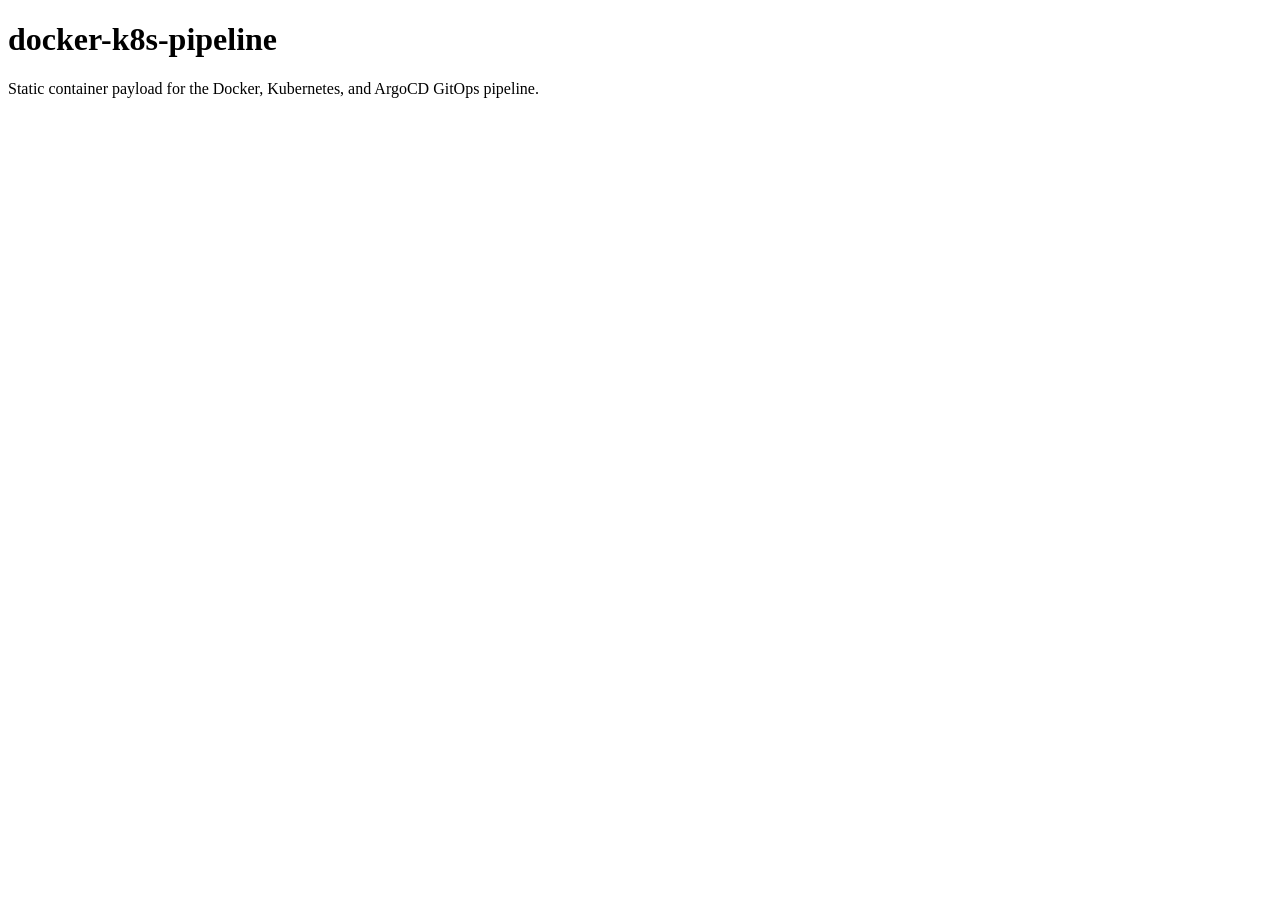
==== public/index.html @ 6d555d39 "first push" ====
<!doctype html>
<html lang="en">
  <head>
    <meta charset="utf-8">
    <meta name="viewport" content="width=device-width, initial-scale=1">
    <title>docker-k8s-pipeline</title>
  </head>
  <body>
    <main>
      <h1>docker-k8s-pipeline</h1>
      <p>Static container payload for the Docker, Kubernetes, and ArgoCD GitOps pipeline.</p>
    </main>
  </body>
</html>
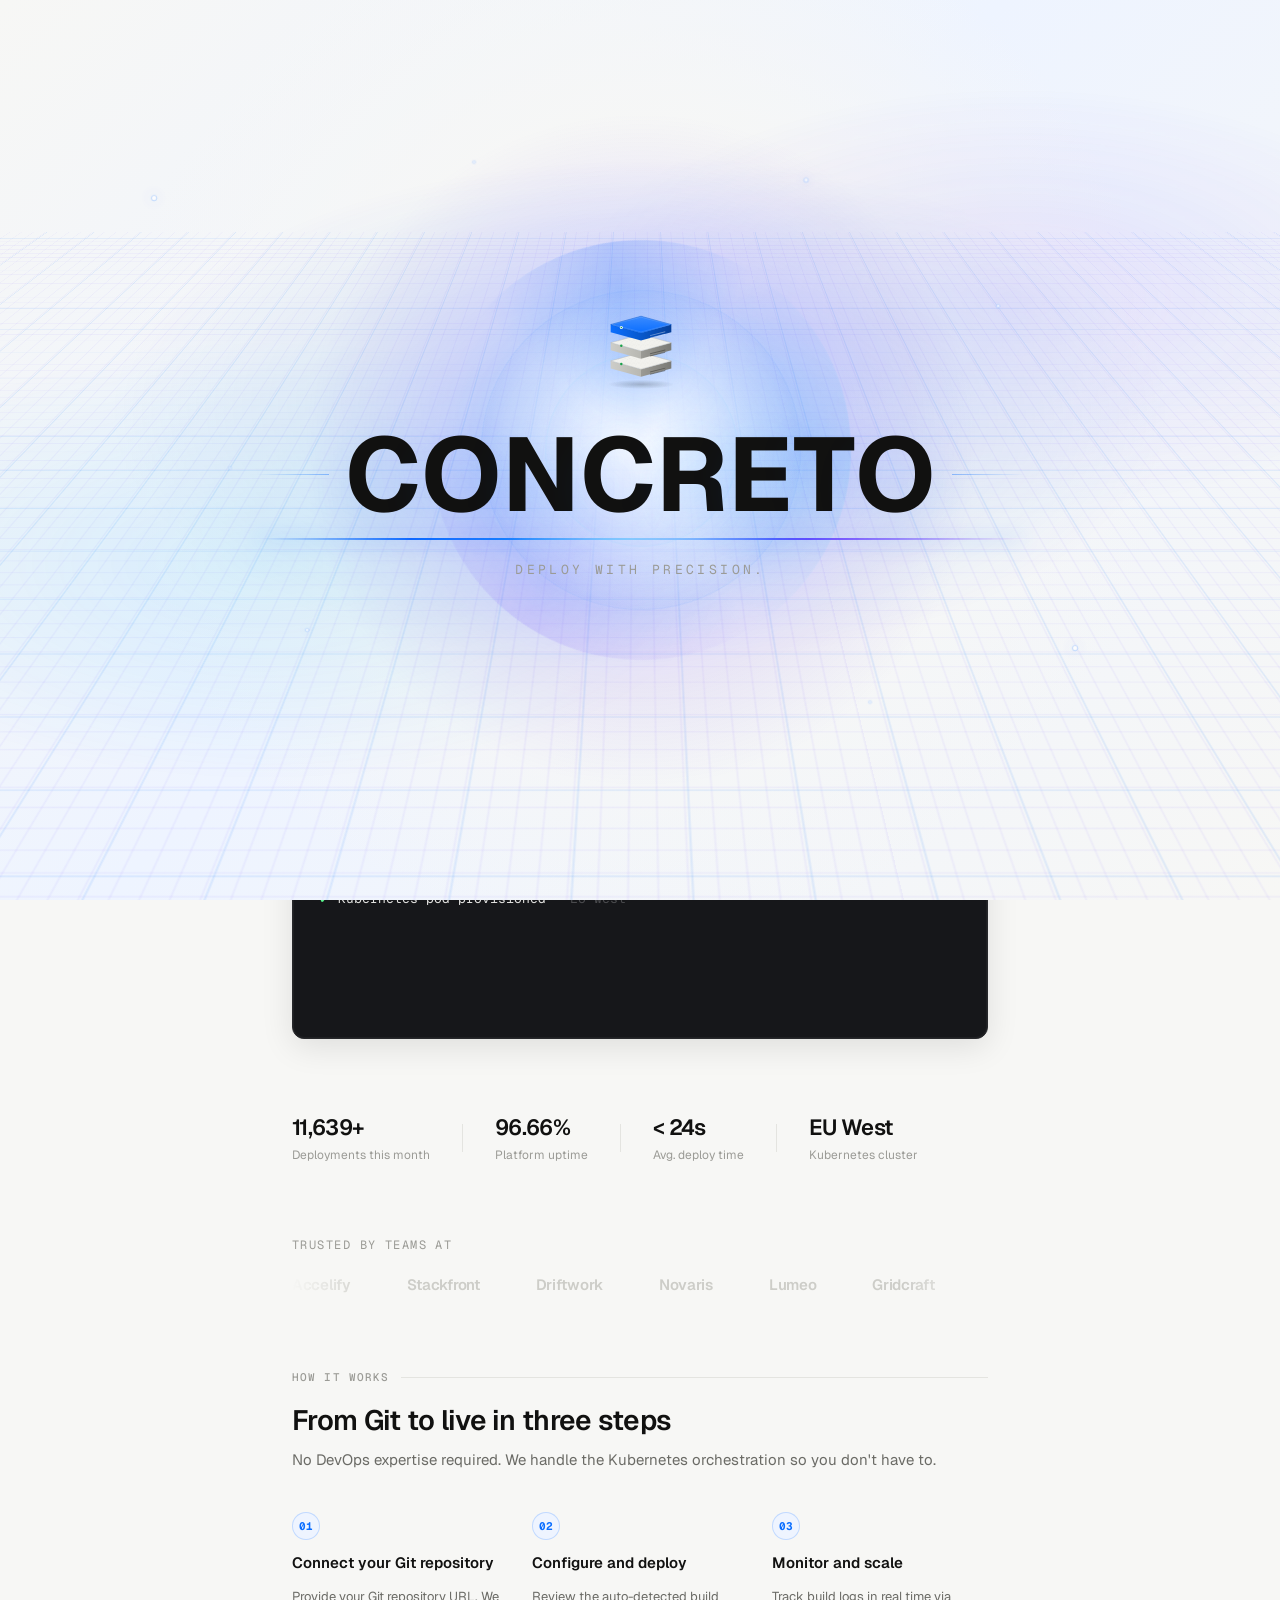
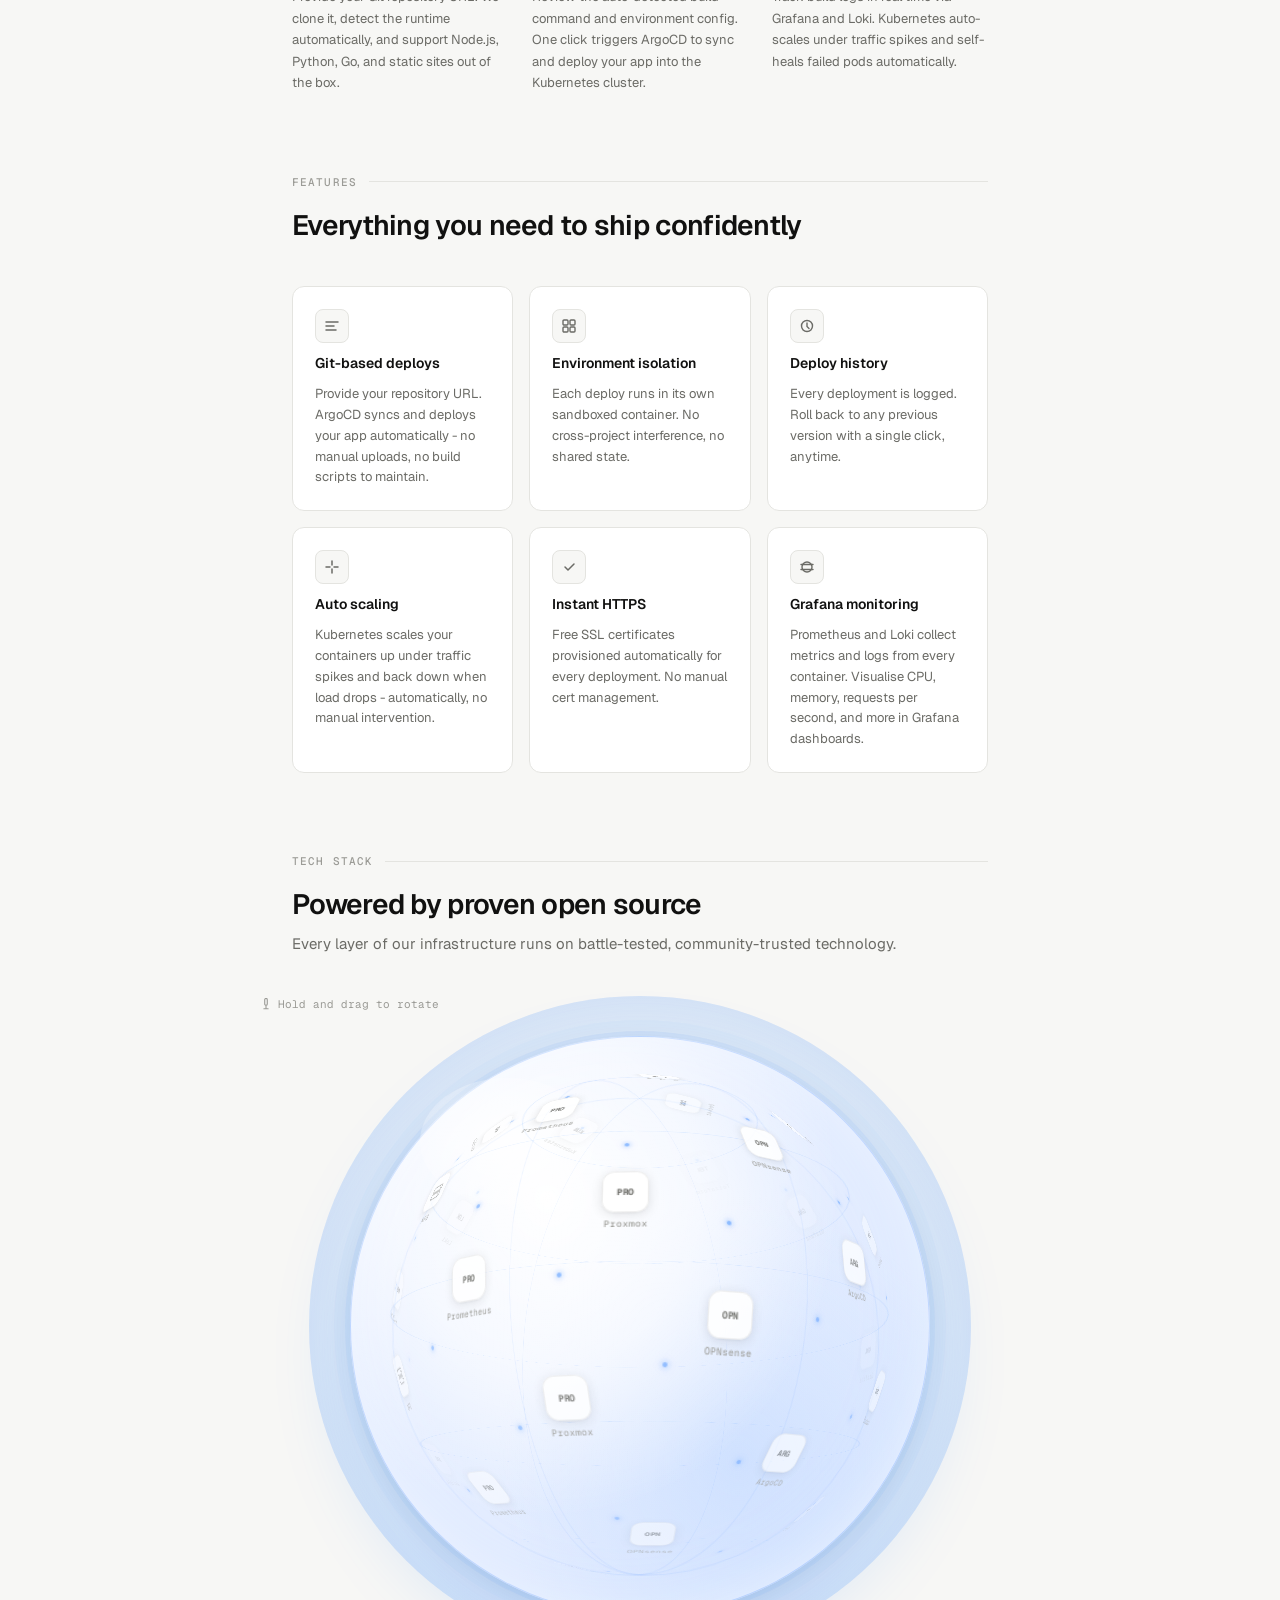
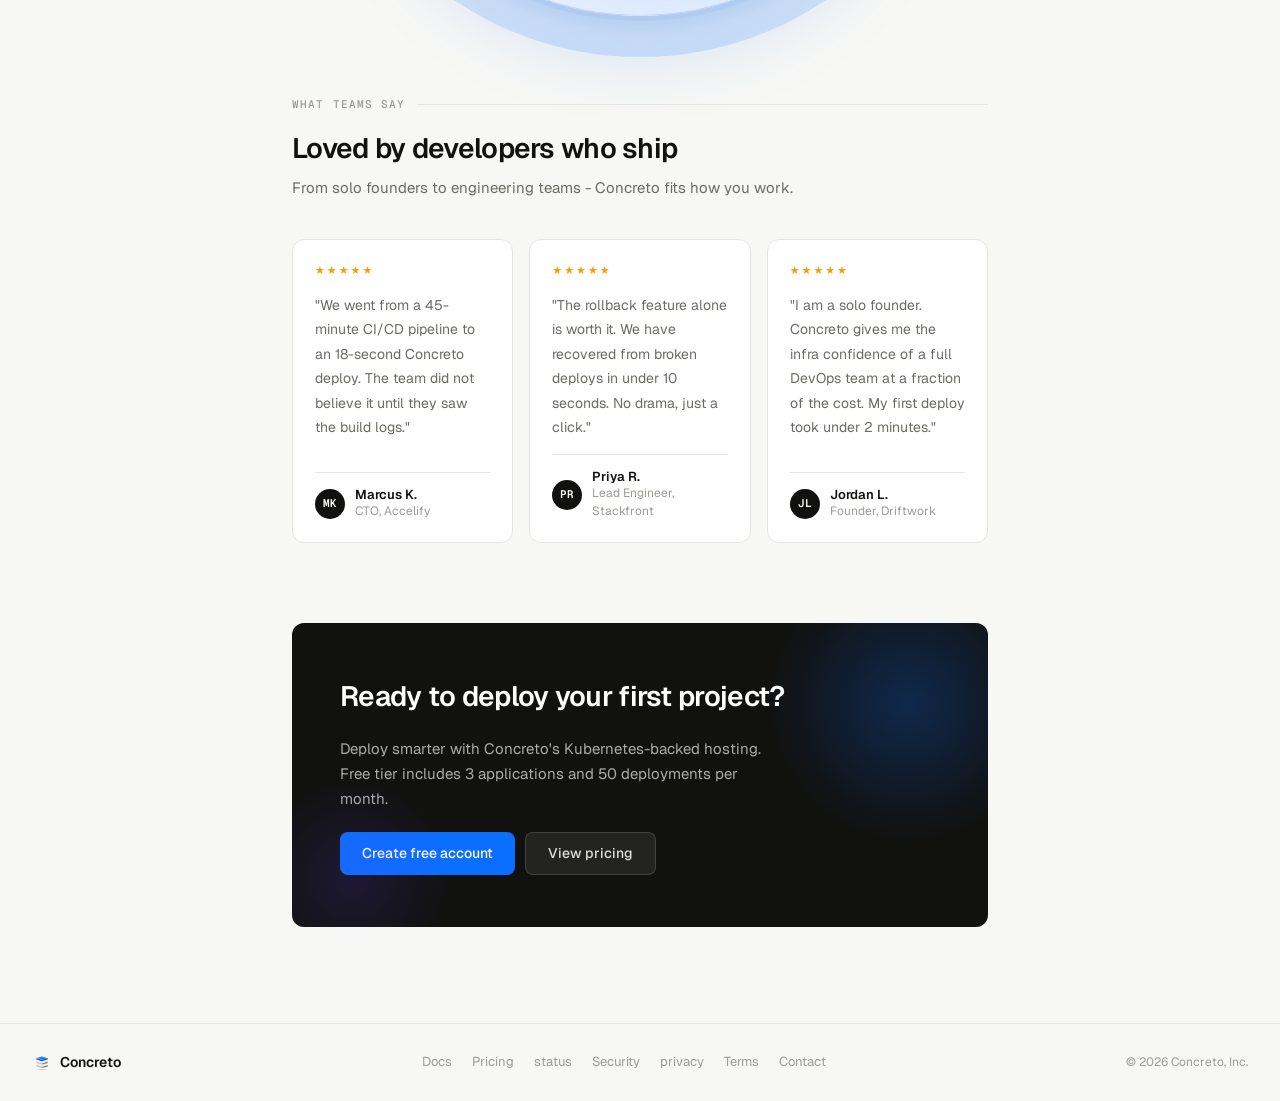
==== commit 0b1df46e: "feat: replace placeholder with Concreto frontend" ====
--- a/public/index.html
+++ b/public/index.html
@@ -1,14 +1,1295 @@
-<!doctype html>
+<!DOCTYPE html>
 <html lang="en">
-  <head>
-    <meta charset="utf-8">
-    <meta name="viewport" content="width=device-width, initial-scale=1">
-    <title>docker-k8s-pipeline</title>
-  </head>
-  <body>
-    <main>
-      <h1>docker-k8s-pipeline</h1>
-      <p>Static container payload for the Docker, Kubernetes, and ArgoCD GitOps pipeline.</p>
-    </main>
-  </body>
+<head>
+<meta charset="UTF-8" />
+<meta name="viewport" content="width=device-width, initial-scale=1.0" />
+<title data-i18n="index_title">Concreto — Deploy with precision</title>
+<meta name="description" content="Concreto helps teams ship faster with Kubernetes-backed deployments, instant rollbacks, built-in observability, and predictable scaling." />
+<meta name="robots" content="index,follow" />
+<link rel="canonical" href="https://concreto.run/" />
+<meta property="og:type" content="website" />
+<meta property="og:site_name" content="Concreto" />
+<meta property="og:title" content="Concreto — Ship Faster, Sleep Better" />
+<meta property="og:description" content="Deploy from Git in seconds with a Kubernetes platform designed for reliability, rollback safety, and production scale." />
+<meta property="og:url" content="https://concreto.run/" />
+<meta property="og:image" content="https://concreto.run/social-preview.svg" />
+<meta name="twitter:card" content="summary_large_image" />
+<meta name="twitter:title" content="Concreto — Ship Faster, Sleep Better" />
+<meta name="twitter:description" content="Deploy from Git in seconds with built-in reliability, observability, and rollback confidence." />
+<meta name="twitter:image" content="https://concreto.run/social-preview.svg" />
+<link rel="apple-touch-icon" sizes="180x180" href="favicon_io/apple-touch-icon.png" />
+<link rel="icon" type="image/png" sizes="32x32" href="favicon_io/favicon-32x32.png" />
+<link rel="icon" type="image/png" sizes="16x16" href="favicon_io/favicon-16x16.png" />
+<link rel="icon" href="favicon_io/favicon.ico" />
+<link rel="manifest" href="favicon_io/site.webmanifest" />
+<link rel="preconnect" href="https://fonts.googleapis.com" />
+<link rel="preconnect" href="https://fonts.gstatic.com" crossorigin />
+<link href="https://fonts.googleapis.com/css2?family=Geist:wght@300;400;500;600&family=Geist+Mono:wght@400;500&display=swap" rel="stylesheet" />
+<link rel="stylesheet" href="css/styles.css" />
+<script>
+  (function () {
+    try {
+      if (!sessionStorage.getItem('ph_intro_seen')) {
+        document.documentElement.classList.add('intro-play');
+      }
+    } catch (e) {
+      document.documentElement.classList.add('intro-play');
+    }
+  }());
+</script>
+<script type="application/ld+json">
+{
+  "@context": "https://schema.org",
+  "@type": "SoftwareApplication",
+  "name": "Concreto",
+  "applicationCategory": "DeveloperApplication",
+  "operatingSystem": "Web",
+  "url": "https://concreto.run/",
+  "description": "Concreto is a Kubernetes-backed deployment platform that helps teams ship faster with safer releases.",
+  "offers": {
+    "@type": "Offer",
+    "price": "0",
+    "priceCurrency": "USD"
+  }
+}
+</script>
+<style>
+  /* ── INTRO OVERLAY ──────────────────────────── */
+  #intro-overlay {
+    position: fixed; inset: 0; z-index: 200;
+    background:
+      radial-gradient(circle at 50% 46%, rgba(255,255,255,.96) 0%, rgba(247,247,245,.92) 34%, transparent 66%),
+      linear-gradient(135deg, #F7F7F5 0%, #EEF4FF 46%, #F7F7F5 100%);
+    display: flex; align-items: center; justify-content: center;
+    pointer-events: all;
+    overflow: hidden;
+    opacity: 0;
+    visibility: hidden;
+    cursor: pointer;
+    perspective: 1200px;
+  }
+  html.intro-play #intro-overlay { opacity: 1; visibility: visible; }
+  #intro-overlay::before {
+    content: '';
+    position: absolute; inset: -20%;
+    background-image:
+      linear-gradient(rgba(10,110,255,0.11) 1px, transparent 1px),
+      linear-gradient(90deg, rgba(10,110,255,0.11) 1px, transparent 1px),
+      linear-gradient(rgba(107,72,255,0.055) 1px, transparent 1px),
+      linear-gradient(90deg, rgba(107,72,255,0.055) 1px, transparent 1px);
+    background-size: 56px 56px, 56px 56px, 14px 14px, 14px 14px;
+    opacity: 0;
+    transform: rotateX(62deg) translateY(12%) scale(1.35);
+    transform-origin: center;
+    animation: introGridAwake 3.8s cubic-bezier(0.16,1,0.3,1) forwards;
+    will-change: transform, opacity, background-position;
+  }
+  #intro-overlay::after {
+    content: '';
+    position: absolute; inset: 0;
+    background:
+      radial-gradient(ellipse 58% 40% at 50% 46%, rgba(10,110,255,0.24) 0%, transparent 68%),
+      radial-gradient(ellipse 48% 32% at 22% 62%, rgba(0,180,255,0.14) 0%, transparent 74%),
+      radial-gradient(ellipse 46% 32% at 78% 34%, rgba(107,72,255,0.14) 0%, transparent 72%);
+    pointer-events: none;
+    animation: introAuraDrift 3.7s ease-in-out forwards;
+  }
+  .intro-beam {
+    position: absolute; inset: auto -18% 50%;
+    height: 1px;
+    background: linear-gradient(90deg, transparent, rgba(10,110,255,.10), rgba(10,110,255,.72), rgba(0,180,255,.44), transparent);
+    box-shadow: 0 0 36px rgba(10,110,255,.34), 0 0 120px rgba(107,72,255,.16);
+    opacity: 0; z-index: 1; pointer-events: none;
+  }
+  .intro-beam-1 { transform: translateY(-96px) rotate(-7deg); animation: introBeamSweep 2.45s cubic-bezier(.16,1,.3,1) .28s forwards; }
+  .intro-beam-2 { transform: translateY(102px) rotate(6deg); animation: introBeamSweep 2.65s cubic-bezier(.16,1,.3,1) .48s reverse forwards; }
+  .intro-constellation {
+    position: absolute; inset: 0; z-index: 1; pointer-events: none;
+  }
+  .intro-node {
+    position: absolute;
+    left: var(--x); top: var(--y);
+    width: var(--s); height: var(--s);
+    border-radius: 50%;
+    background: #fff;
+    border: 1px solid rgba(10,110,255,.34);
+    box-shadow: 0 0 18px rgba(10,110,255,.32), 0 0 42px rgba(0,180,255,.12);
+    opacity: 0;
+    transform: translate(-50%, -50%) scale(.35);
+    animation: introNodeIgnite 1.7s cubic-bezier(.16,1,.3,1) var(--d) forwards;
+  }
+  .intro-node::after {
+    content: '';
+    position: absolute; inset: -9px;
+    border-radius: inherit;
+    border: 1px solid rgba(10,110,255,.12);
+    animation: introNodePulse 1.7s ease-out var(--d) forwards;
+  }
+  .intro-particle {
+    position: absolute;
+    left: 50%; top: 50%;
+    width: var(--s); height: var(--s);
+    border-radius: 999px;
+    background: linear-gradient(135deg, #0A6EFF, #00B4FF);
+    box-shadow: 0 0 14px rgba(10,110,255,.38);
+    opacity: 0;
+    transform: translate(-50%, -50%);
+    animation: introParticleBurst 1.65s cubic-bezier(.16,1,.3,1) var(--d) forwards;
+  }
+  #intro-content {
+    display: flex; flex-direction: column; align-items: center; gap: 0;
+    transform-origin: center center;
+    position: relative; z-index: 3;
+    will-change: transform, opacity, filter;
+  }
+  .intro-core {
+    position: absolute; top: 50%; left: 50%;
+    width: clamp(220px, 34vw, 420px); height: clamp(220px, 34vw, 420px);
+    transform: translate(-50%, -50%) scale(.78);
+    border-radius: 50%;
+    opacity: 0; pointer-events: none; z-index: 0;
+    background:
+      conic-gradient(from 160deg, transparent 0deg, rgba(10,110,255,.34) 42deg, transparent 82deg, rgba(0,180,255,.22) 142deg, transparent 198deg, rgba(107,72,255,.26) 264deg, transparent 326deg),
+      radial-gradient(circle, rgba(255,255,255,.72) 0%, rgba(10,110,255,.08) 40%, transparent 68%);
+    filter: blur(.2px);
+    animation: introCoreSpin 2.9s cubic-bezier(.16,1,.3,1) .08s forwards;
+  }
+  .intro-core::before,
+  .intro-core::after {
+    content: '';
+    position: absolute; inset: 12%;
+    border-radius: inherit;
+    border: 1px solid rgba(10,110,255,.18);
+    box-shadow: 0 0 42px rgba(10,110,255,.12) inset;
+  }
+  .intro-core::after {
+    inset: 27%;
+    border-color: rgba(0,180,255,.22);
+    transform: rotate(42deg);
+  }
+  /* Expanding pulse rings */
+  .intro-ring {
+    position: absolute; top: 50%; left: 50%;
+    border-radius: 50%;
+    transform: translate(-50%, -50%) scale(0.10);
+    opacity: 0; pointer-events: none; z-index: 1;
+    box-shadow: 0 0 40px rgba(10,110,255,.08), inset 0 0 40px rgba(10,110,255,.04);
+  }
+  .intro-ring-1 {
+    width: 210px; height: 210px;
+    border: 1px solid rgba(10,110,255,0.36);
+    animation: introRingExpand 2.25s cubic-bezier(0.16,1,0.3,1) 0.18s forwards;
+  }
+  .intro-ring-2 {
+    width: 390px; height: 390px;
+    border: 1px solid rgba(10,110,255,0.18);
+    animation: introRingExpand 2.5s cubic-bezier(0.16,1,0.3,1) 0.42s forwards;
+  }
+  .intro-ring-3 {
+    width: 620px; height: 620px;
+    border: 1px solid rgba(107,72,255,0.13);
+    animation: introRingExpand 2.85s cubic-bezier(0.16,1,0.3,1) 0.66s forwards;
+  }
+  @keyframes introRingExpand {
+    0%   { transform: translate(-50%,-50%) scale(0.10) rotate(0deg); opacity: 0; }
+    14%  { opacity: 1; }
+    74%  { opacity: 0.22; }
+    100% { transform: translate(-50%,-50%) scale(1.16) rotate(16deg); opacity: 0; }
+  }
+  .intro-glow {
+    position: absolute; top: 50%; left: 50%;
+    transform: translate(-50%, -50%);
+    width: min(680px, 110vw); height: min(680px, 110vw); border-radius: 50%;
+    background:
+      radial-gradient(circle, rgba(255,255,255,.96) 0%, rgba(255,255,255,.48) 18%, transparent 34%),
+      radial-gradient(circle, rgba(10,110,255,0.22) 0%, rgba(107,72,255,0.12) 42%, transparent 70%);
+    opacity: 0; pointer-events: none; z-index: 0;
+    animation: introGlowIn 1.7s ease 0.04s forwards;
+  }
+  .intro-logo {
+    width: clamp(72px, 10vw, 106px); height: clamp(72px, 10vw, 106px);
+    opacity: 0; transform: scale(2.4) translateY(-20px) rotate(-10deg);
+    animation: introLogoIn 0.9s cubic-bezier(0.16,1,0.3,1) 0.24s forwards;
+    position: relative; z-index: 1;
+    margin-bottom: 24px;
+    filter: drop-shadow(0 8px 34px rgba(10,110,255,0.30));
+  }
+  /* Wordmark row with flanking dividers */
+  .intro-wordmark-row {
+    display: flex; align-items: center; gap: 16px;
+    position: relative; z-index: 1;
+  }
+  .intro-divider-hl {
+    height: 1px; width: 0; flex-shrink: 0; opacity: 0;
+  }
+  .intro-divider-hl-l {
+    background: linear-gradient(to right, transparent, rgba(10,110,255,0.4));
+  }
+  .intro-divider-hl-r {
+    background: linear-gradient(to left, transparent, rgba(10,110,255,0.4));
+  }
+  .intro-word-wrap {
+    display: flex; gap: 0; overflow: visible; line-height: 1;
+  }
+  .intro-letter {
+    display: inline-block;
+    font-size: clamp(48px, 9.4vw, 104px); font-weight: 700;
+    color: var(--text-1); letter-spacing: 0;
+    font-family: 'Geist', system-ui, sans-serif;
+    opacity: 0; transform: translateY(78px) skewY(10deg) scale(.86); line-height: 1;
+    text-shadow: 0 14px 46px rgba(10,110,255,.16);
+  }
+  .intro-accent-line {
+    height: 2px; width: 0; margin-top: 12px;
+    background: linear-gradient(90deg, transparent, #0A6EFF 20%, #00B4FF 48%, #6B48FF 72%, transparent);
+    border-radius: 1px;
+    box-shadow: 0 0 20px rgba(10,110,255,.48);
+  }
+  .intro-tagline {
+    font-size: clamp(9px, 1.35vw, 13px); letter-spacing: 0.26em;
+    text-transform: uppercase; font-family: 'Geist Mono', monospace;
+    color: var(--text-3); margin-top: 20px;
+    opacity: 0; transform: translateY(10px);
+  }
+  .intro-status {
+    display: flex; align-items: center; gap: 8px;
+    margin-top: 14px;
+    font-family: 'Geist Mono', monospace;
+    font-size: 10px; color: var(--text-3);
+    letter-spacing: .1em; text-transform: uppercase;
+    opacity: 0; transform: translateY(8px);
+  }
+  .intro-status-dot {
+    width: 6px; height: 6px; border-radius: 50%;
+    background: #16A349;
+    box-shadow: 0 0 16px rgba(22,163,73,.54);
+  }
+  .intro-skip {
+    position: absolute; bottom: 30px; left: 50%; transform: translateX(-50%);
+    font-size: 10px; color: var(--text-3); font-family: 'Geist Mono', monospace;
+    letter-spacing: 0.1em; white-space: nowrap;
+    opacity: 0; pointer-events: none; z-index: 3;
+  }
+  @keyframes introGridAwake {
+    0%   { opacity: 0; background-position: 0 0, 0 0, 0 0, 0 0; transform: rotateX(70deg) translateY(18%) scale(1.55); }
+    22%  { opacity: .72; }
+    100% { opacity: .95; background-position: 0 -88px, -88px 0, 0 -34px, -34px 0; transform: rotateX(62deg) translateY(8%) scale(1.28); }
+  }
+  @keyframes introAuraDrift {
+    0% { opacity: .2; filter: blur(0); transform: scale(1); }
+    45% { opacity: 1; }
+    100% { opacity: .82; filter: blur(1px); transform: scale(1.05); }
+  }
+  @keyframes introBeamSweep {
+    0% { opacity: 0; clip-path: inset(0 100% 0 0); }
+    18% { opacity: 1; }
+    68% { opacity: .88; clip-path: inset(0 0 0 0); }
+    100% { opacity: 0; clip-path: inset(0 0 0 100%); }
+  }
+  @keyframes introNodeIgnite {
+    0% { opacity: 0; transform: translate(-50%, -50%) scale(.35); }
+    35% { opacity: 1; transform: translate(-50%, -50%) scale(1.12); }
+    100% { opacity: .7; transform: translate(-50%, -50%) scale(.86); }
+  }
+  @keyframes introNodePulse {
+    0% { opacity: .85; transform: scale(.2); }
+    100% { opacity: 0; transform: scale(3.2); }
+  }
+  @keyframes introParticleBurst {
+    0% { opacity: 0; transform: translate(-50%, -50%) scale(.2); }
+    22% { opacity: .9; }
+    100% { opacity: 0; transform: translate(calc(-50% + var(--tx)), calc(-50% + var(--ty))) scale(1); }
+  }
+  @keyframes introCoreSpin {
+    0% { opacity: 0; transform: translate(-50%, -50%) scale(.5) rotate(-80deg); }
+    32% { opacity: .92; }
+    100% { opacity: .58; transform: translate(-50%, -50%) scale(1) rotate(150deg); }
+  }
+  @keyframes introGlowIn    { to { opacity: 1; } }
+  @keyframes introLogoIn    { to { opacity: 1; transform: scale(1) translateY(0) rotate(0deg); } }
+  @keyframes introLetterIn  { to { opacity: 1; transform: translateY(0) skewY(0deg) scale(1); } }
+  @keyframes introLineIn    { to { width: 100%; } }
+
+  @media (prefers-reduced-motion: reduce) {
+    #intro-overlay::before,
+    #intro-overlay::after,
+    .intro-ring,
+    .intro-glow,
+    .intro-logo,
+    .intro-core,
+    .intro-node,
+    .intro-node::after,
+    .intro-particle,
+    .intro-beam,
+    .intro-letter {
+      animation-duration: .01ms !important;
+      animation-delay: 0ms !important;
+    }
+  }
+
+  /* ── HERO ──────────────────────────────────────── */
+  .hero-section {
+    max-width: 760px; margin: 0 auto;
+    padding: 100px 32px 60px;
+    display: flex; flex-direction: column; align-items: flex-start; gap: 28px;
+  }
+  .hero-eyebrow {
+    display: inline-flex; align-items: center; gap: 8px;
+    padding: 5px 12px; border-radius: 99px;
+    background: var(--accent-bg); border: 1px solid rgba(10,110,255,.18);
+    color: var(--accent); font-size: 12px; font-weight: 500; letter-spacing: .2px;
+    font-family: var(--mono);
+  }
+  .hero-eyebrow-dot {
+    width: 6px; height: 6px; border-radius: 50%; background: var(--accent);
+    animation: pulse 2s ease-in-out infinite;
+  }
+  .hero-headline {
+    font-size: clamp(36px, 5.5vw, 58px); font-weight: 600; line-height: 1.08;
+    letter-spacing: -.04em; color: var(--text-1);
+  }
+  .hero-headline .accent-word {
+    background: linear-gradient(135deg, var(--accent) 0%, #6B48FF 40%, #00B4FF 80%, var(--accent) 100%);
+    background-size: 200% 200%;
+    -webkit-background-clip: text; -webkit-text-fill-color: transparent;
+    background-clip: text;
+    animation: gradientShift 6s ease infinite;
+  }
+  .hero-headline .muted-word { color: var(--text-3); }
+  .hero-sub {
+    font-size: 17px; color: var(--text-2); line-height: 1.7; max-width: 540px;
+  }
+  .hero-actions { display: flex; gap: 10px; flex-wrap: wrap; align-items: center; }
+  .hero-note { font-size: 12px; color: var(--text-3); }
+
+  /* ── TERMINAL ──────────────────────────────────── */
+  .terminal-wrap { max-width: 760px; margin: 0 auto; padding: 0 32px 72px; }
+  .terminal {
+    background: #16171A; border-radius: var(--radius-lg); overflow: hidden;
+    border: 1px solid #27282B; box-shadow: var(--shadow-lg), 0 0 0 1px rgba(255,255,255,.04) inset;
+  }
+  .terminal-bar {
+    padding: 10px 16px; background: #1D1E21; display: flex; align-items: center; gap: 8px;
+    border-bottom: 1px solid #27282B;
+  }
+  .dot { width: 10px; height: 10px; border-radius: 50%; }
+  .dot-r{background:#FF5F57;} .dot-y{background:#FFBD2E;} .dot-g{background:#28C840;}
+  .terminal-path { margin-left: 8px; font-family: var(--mono); font-size: 12px; color: #555; }
+  .terminal-body { padding: 22px 26px; font-family: var(--mono); font-size: 13px; line-height: 2; }
+  .t-dim    { color: #4A4B4E; }
+  .t-white  { color: #E2E2E0; }
+  .t-green  { color: #5AF78E; }
+  .t-blue   { color: #57C7FF; }
+  .t-yellow { color: #F3F99D; }
+  .t-purple { color: #C397D8; }
+  .cursor {
+    display: inline-block; width: 8px; height: 14px; background: #E2E2E0;
+    vertical-align: middle; animation: blink 1s step-end infinite;
+  }
+
+  /* ── SOCIAL PROOF BAR ──────────────────────────── */
+  .proof-bar {
+    max-width: 760px; margin: 0 auto; padding: 0 32px 72px;
+    display: flex; align-items: center; gap: 32px; flex-wrap: wrap;
+  }
+  .proof-divider { height: 28px; width: 1px; background: var(--border); }
+  .proof-stat { display: flex; flex-direction: column; gap: 2px; }
+  .proof-stat-value { font-size: 22px; font-weight: 600; letter-spacing: -.03em; }
+  .proof-stat-label { font-size: 12px; color: var(--text-3); }
+
+  /* ── SECTION HEADER ────────────────────────────── */
+  .section-header { max-width: 760px; margin: 0 auto; padding: 0 32px 40px; }
+  .section-eyebrow {
+    font-size: 11px; font-weight: 500; color: var(--text-3); letter-spacing: .1em;
+    text-transform: uppercase; font-family: var(--mono);
+    display: flex; align-items: center; gap: 12px; margin-bottom: 14px;
+  }
+  .section-eyebrow::after { content:''; flex:1; height:1px; background: var(--border); }
+  .section-title { font-size: clamp(22px, 3vw, 28px); font-weight: 600; letter-spacing: -.025em; }
+  .section-desc  { font-size: 15px; color: var(--text-2); margin-top: 8px; }
+
+  /* ── HOW IT WORKS ──────────────────────────────── */
+  .steps-grid {
+    max-width: 760px; margin: 0 auto; padding: 0 32px 80px;
+    display: grid; grid-template-columns: repeat(3,1fr); gap: 24px;
+  }
+  @media(max-width:620px){ .steps-grid{ grid-template-columns:1fr; } }
+  .step { display: flex; flex-direction: column; gap: 12px; }
+  .step-number { font-family: var(--mono); font-size: 11px; font-weight: 500; color: var(--accent); letter-spacing: .06em; }
+  .step-title  { font-size: 15px; font-weight: 600; }
+  .step-desc   { font-size: 13px; color: var(--text-2); line-height: 1.65; }
+
+  /* ── FEATURES ──────────────────────────────────── */
+  .features-grid {
+    max-width: 760px; margin: 0 auto; padding: 0 32px 80px;
+    display: grid; grid-template-columns: repeat(3,1fr); gap: 16px;
+  }
+  @media(max-width:620px){ .features-grid{ grid-template-columns:1fr; } }
+  .feature-card {
+    background: var(--surface); border: 1px solid var(--border); border-radius: var(--radius-lg);
+    padding: 22px; display: flex; flex-direction: column; gap: 10px;
+    transition: box-shadow var(--transition), transform var(--transition);
+  }
+  .feature-card:hover { box-shadow: var(--shadow); transform: translateY(-2px); }
+  .feature-icon {
+    width: 34px; height: 34px; background: var(--bg); border: 1px solid var(--border);
+    border-radius: var(--radius); display: grid; place-items: center; color: var(--text-2);
+  }
+  .feature-title { font-size: 14px; font-weight: 600; }
+  .feature-desc  { font-size: 13px; color: var(--text-2); line-height: 1.6; }
+
+  /* ── SERVICES GLOBE ────────────────────────────── */
+  .globe-section { padding: 0 32px 80px; overflow: visible; }
+  .globe-section .section-header { max-width: 760px; margin: 0 auto; }
+  .globe-hint {
+    font-size: 11px; color: var(--text-3); font-family: var(--mono);
+    display: flex; align-items: center; gap: 6px; user-select: none;
+    max-width: 760px; margin: 0 auto 24px;
+  }
+  .globe-outer { display: flex; flex-direction: column; align-items: center; }
+  .globe-container {
+    position: relative;
+    width: min(580px, 100%);
+    aspect-ratio: 1;
+  }
+  /* Ambient glow ring outside the sphere */
+  .globe-atmosphere {
+    position: absolute; inset: -7%; border-radius: 50%;
+    background: radial-gradient(ellipse,
+      transparent 43%,
+      rgba(10,110,255,.05) 57%,
+      rgba(10,110,255,.15) 71%,
+      rgba(107,72,255,.07) 84%,
+      transparent 96%);
+    animation: globeGlow 5s ease-in-out infinite alternate;
+    pointer-events: none; z-index: 0;
+  }
+  @keyframes globeGlow {
+    from { opacity: .45; transform: scale(.96); }
+    to   { opacity: 1;   transform: scale(1.02); }
+  }
+  /* Glass sphere surface */
+  .globe-bg {
+    position: absolute; inset: 0; border-radius: 50%;
+    background:
+      radial-gradient(ellipse at 34% 28%, rgba(255,255,255,1) 0%, rgba(255,255,255,.65) 28%, transparent 54%),
+      radial-gradient(ellipse at 67% 73%, rgba(190,215,255,.55) 0%, transparent 44%),
+      radial-gradient(ellipse at 50% 50%, #EDF2FF 0%, #E2ECFF 55%, #D6E3FF 100%);
+    border: 1px solid rgba(10,110,255,.14);
+    box-shadow:
+      inset 0 0 80px rgba(255,255,255,.8),
+      inset -20px -20px 55px rgba(10,110,255,.08),
+      0 0 0 5px rgba(10,110,255,.05),
+      0 0 0 16px rgba(10,110,255,.025),
+      0 30px 80px rgba(10,110,255,.18),
+      0 8px 24px rgba(0,0,0,.06);
+    pointer-events: none; z-index: 1;
+  }
+  /* Top-left specular highlight */
+  .globe-bg::after {
+    content: ''; position: absolute; top: 7%; left: 12%; width: 30%; height: 22%;
+    border-radius: 50%;
+    background: radial-gradient(ellipse, rgba(255,255,255,.85) 0%, transparent 100%);
+    pointer-events: none;
+  }
+  .globe-wrap {
+    position: absolute; inset: 0;
+    perspective: 1100px; cursor: grab; z-index: 2;
+  }
+  .globe-wrap:active { cursor: grabbing; }
+  .globe-sphere { width: 100%; height: 100%; transform-style: preserve-3d; }
+  .globe-ring {
+    position: absolute; border-radius: 50%;
+    border: 1px solid rgba(10,110,255,.09);
+    top: 50%; left: 50%; pointer-events: none; box-sizing: border-box;
+  }
+  .globe-meridian {
+    position: absolute; border-radius: 50%;
+    border: 1px solid rgba(10,110,255,.065);
+    top: 50%; left: 50%; pointer-events: none; box-sizing: border-box;
+  }
+  /* Tiny glowing dots scattered across the sphere */
+  .globe-dot {
+    position: absolute; width: 4px; height: 4px;
+    top: 50%; left: 50%; margin: -2px 0 0 -2px;
+    border-radius: 50%;
+    background: rgba(10,110,255,.45);
+    box-shadow: 0 0 5px rgba(10,110,255,.5), 0 0 12px rgba(10,110,255,.2);
+    pointer-events: none; will-change: opacity;
+  }
+  .globe-node {
+    position: absolute; width: 46px; height: 58px;
+    top: 50%; left: 50%; margin: -29px 0 0 -23px;
+    display: flex; flex-direction: column; align-items: center; gap: 4px;
+    cursor: default; will-change: opacity;
+  }
+  .globe-node-chip {
+    width: 38px; height: 38px;
+    background: rgba(255,255,255,.97);
+    border: 1px solid rgba(0,0,0,.07);
+    border-radius: 10px;
+    display: flex; align-items: center; justify-content: center;
+    box-shadow: 0 2px 10px rgba(0,0,0,.10), 0 1px 2px rgba(0,0,0,.05), inset 0 1px 0 rgba(255,255,255,1);
+    overflow: hidden;
+    transition: border-color 160ms, box-shadow 160ms, background 160ms, transform 160ms;
+  }
+  .globe-node:hover .globe-node-chip {
+    border-color: var(--accent);
+    background: #fff;
+    box-shadow: 0 0 0 3px rgba(10,110,255,.16), 0 4px 20px rgba(10,110,255,.2);
+    transform: scale(1.18);
+  }
+  .globe-node img {
+    width: 22px; height: 22px; object-fit: contain;
+    display: block; pointer-events: none;
+  }
+  .globe-node-fallback {
+    font-size: 8px; font-weight: 700; color: var(--text-2);
+    font-family: var(--mono); letter-spacing: -.02em;
+  }
+  .globe-node-label {
+    font-size: 8px; font-family: var(--mono);
+    color: var(--text-3); white-space: nowrap;
+    font-weight: 500; pointer-events: none;
+  }
+
+  /* ── CTA ───────────────────────────────────────── */
+  .cta-section { max-width: 760px; margin: 0 auto; padding: 0 32px 96px; }
+  .cta-card {
+    background: var(--text-1); color: #fff; border-radius: var(--radius-lg);
+    padding: 52px 48px; display: flex; flex-direction: column; align-items: flex-start; gap: 20px;
+    position: relative; overflow: hidden;
+  }
+  .cta-card::before {
+    content: ''; position: absolute; top: -60px; right: -60px;
+    width: 280px; height: 280px; border-radius: 50%;
+    background: radial-gradient(circle, rgba(10,110,255,.25) 0%, transparent 70%);
+    pointer-events: none;
+  }
+  .cta-card::after {
+    content: ''; position: absolute; bottom: -50px; left: -40px;
+    width: 200px; height: 200px; border-radius: 50%;
+    background: radial-gradient(circle, rgba(107,72,255,.15) 0%, transparent 70%);
+    pointer-events: none;
+  }
+  .cta-title { font-size: clamp(22px, 3vw, 28px); font-weight: 600; letter-spacing: -.025em; }
+  .cta-sub   { font-size: 15px; color: rgba(255,255,255,.65); max-width: 440px; line-height: 1.65; }
+  .cta-actions { display: flex; gap: 10px; flex-wrap: wrap; }
+  .btn-cta-primary {
+    padding: 10px 22px; font-size: 14px; font-weight: 500;
+    background: var(--accent); color: #fff; border-radius: var(--radius);
+    border: none; cursor: pointer; font-family: var(--font);
+    transition: opacity var(--transition); text-decoration: none;
+    display: inline-flex; align-items: center;
+  }
+  .btn-cta-primary:hover { opacity: .88; }
+  .btn-cta-secondary {
+    padding: 10px 22px; font-size: 14px; font-weight: 500;
+    background: rgba(255,255,255,.08); color: rgba(255,255,255,.85);
+    border: 1px solid rgba(255,255,255,.14); border-radius: var(--radius);
+    cursor: pointer; font-family: var(--font);
+    transition: background var(--transition); text-decoration: none;
+    display: inline-flex; align-items: center;
+  }
+  .btn-cta-secondary:hover { background: rgba(255,255,255,.16); }
+
+  /* ── MOBILE RESPONSIVE ─────────────────────────────────── */
+  @media (max-width: 640px) {
+    .hero-section { padding: 64px 20px 40px; gap: 20px; }
+    .hero-sub { font-size: 16px; max-width: 100%; }
+    .terminal-wrap { padding: 0 16px 48px; }
+    .terminal-body { padding: 14px 16px; font-size: 12px; line-height: 1.85; }
+    .terminal-path { font-size: 11px; }
+    .proof-bar { padding: 0 20px 48px; gap: 20px; }
+    .proof-divider { display: none; }
+    .section-header { padding: 0 20px 28px; }
+    .steps-grid { padding: 0 20px 48px; gap: 20px; }
+    .features-grid { padding: 0 20px 48px; }
+    .globe-section { padding: 0 16px 48px; }
+    .globe-hint { padding: 0; margin-left: 4px; }
+    .cta-section { padding: 0 20px 60px; }
+    .cta-card { padding: 36px 24px; }
+    .cta-sub { max-width: 100%; }
+  }
+
+  @media (max-width: 480px) {
+    .hero-section { padding: 56px 16px 32px; }
+    .hero-headline { letter-spacing: -.03em; }
+    .hero-actions { flex-direction: column; align-items: stretch; }
+    .hero-actions .btn-primary,
+    .hero-actions .btn-secondary { justify-content: center; text-align: center; }
+    .proof-bar { gap: 16px; }
+    .proof-stat-value { font-size: 20px; }
+    .cta-card { padding: 28px 18px; }
+    .cta-actions { flex-direction: column; align-items: stretch; }
+    .cta-actions .btn-cta-primary,
+    .cta-actions .btn-cta-secondary { justify-content: center; text-align: center; }
+    .terminal-wrap { padding: 0 12px 40px; }
+    .terminal-body { padding: 12px 14px; font-size: 11px; }
+  }
+</style>
+</head>
+<body>
+
+<div id="intro-overlay" aria-hidden="true">
+  <div class="intro-constellation" id="intro-constellation"></div>
+  <div class="intro-beam intro-beam-1"></div>
+  <div class="intro-beam intro-beam-2"></div>
+  <div class="intro-ring intro-ring-1"></div>
+  <div class="intro-ring intro-ring-2"></div>
+  <div class="intro-ring intro-ring-3"></div>
+  <div id="intro-content">
+    <div class="intro-core"></div>
+    <div class="intro-glow"></div>
+    <img class="intro-logo" src="concreto-hosting-logo%20(2).svg" alt="" />
+    <div class="intro-wordmark-row">
+      <div class="intro-divider-hl intro-divider-hl-l"></div>
+      <div class="intro-word-wrap" id="intro-word-wrap"></div>
+      <div class="intro-divider-hl intro-divider-hl-r"></div>
+    </div>
+    <div class="intro-accent-line" id="intro-accent-line"></div>
+    <div class="intro-tagline" id="intro-tagline">Deploy with precision.</div>
+    <div class="intro-status" id="intro-status"><span class="intro-status-dot"></span><span>Cluster online</span></div>
+  </div>
+  <div class="intro-skip" id="intro-skip">Click anywhere to continue</div>
+</div>
+
+<nav>
+  <a class="nav-logo" href="index.html" data-nav>
+    <img class="nav-logo-img" src="concreto-hosting-logo%20(2).svg" alt="" />
+    Concreto
+  </a>
+  <div class="nav-links">
+    <a class="nav-link active" href="index.html" data-nav data-i18n="nav_product">Product</a>
+    <a class="nav-link" href="docs.html" data-nav data-i18n="nav_docs">Docs</a>
+    <a class="nav-link" href="pricing.html" data-nav data-i18n="nav_pricing">Pricing</a>
+  </div>
+  <div class="nav-right">
+    <button class="nav-link lang-toggle" id="lang-toggle" type="button" aria-label="Switch language">EN</button>
+    <div id="nav-auth-btns" style="display:flex;align-items:center;gap:8px;">
+      <a class="nav-link" href="login.html" data-nav data-i18n="nav_login">Log in</a>
+      <a class="nav-cta" href="register.html" data-nav data-i18n="nav_get_started">Get started</a>
+    </div>
+    <div id="nav-user" class="hidden" style="display:flex;align-items:center;gap:10px;">
+      <a class="nav-link" href="dashboard.html" data-nav data-i18n="nav_dashboard">Dashboard</a>
+      <div class="avatar" onclick="logout()" title="Log out" data-i18n-title="nav_logout_title">SG</div>
+    </div>
+    <script>(function(){var l=localStorage.getItem('ph_logged_in')==='1';var a=document.getElementById('nav-auth-btns');var u=document.getElementById('nav-user');if(a)a.style.display=l?'none':'flex';if(u)u.style.display=l?'flex':'none';})()</script>
+  </div>
+</nav>
+
+<div class="page-wrap" style="padding-top: var(--nav-h);">
+
+  <!-- HERO -->
+  <section class="hero-section">
+    <div class="hero-eyebrow">
+      <span class="hero-eyebrow-dot"></span>
+      <span data-i18n="index_hero_eyebrow">Built for teams that release every day</span>
+    </div>
+    <h1 class="hero-headline">
+      <span data-i18n="index_hero_line1">Reduce release risk.</span><br/>
+      <span class="accent-word" data-i18n="index_hero_line2_accent">Ship faster,</span>
+      <span class="muted-word" data-i18n="index_hero_line2_muted">with confidence.</span>
+    </h1>
+    <p class="hero-sub" data-i18n="index_hero_sub">
+      Connect your Git repository and deploy in seconds. Concreto gives your team reliable Kubernetes infrastructure, instant rollback paths, and production-grade observability without expanding your DevOps headcount.
+    </p>
+    <div class="hero-actions">
+      <a class="btn-primary" href="register.html" data-nav data-i18n="index_hero_cta_primary">Start free deployment</a>
+      <a class="btn-secondary" href="docs.html" data-nav data-i18n="index_hero_cta_secondary">Read the docs</a>
+      <a class="btn-secondary" href="contact.html" data-nav>Book a technical demo</a>
+    </div>
+    <p class="hero-note" data-i18n="index_hero_note">No credit card required · Free tier available · Migration support included</p>
+  </section>
+
+  <!-- TERMINAL DEMO -->
+  <div class="terminal-wrap reveal">
+    <div class="terminal">
+      <div class="terminal-bar">
+        <div class="dot dot-r"></div>
+        <div class="dot dot-y"></div>
+        <div class="dot dot-g"></div>
+        <span class="terminal-path">~/my-project</span>
+      </div>
+      <div class="terminal-body">
+        <div class="t-line"><span class="t-dim">$</span> <span class="t-blue">concreto</span> <span class="t-white">deploy --repo https://github.com/you/my-app</span></div>
+        <div class="t-line t-dim">&nbsp; Cloning repository…</div>
+        <div class="t-line"><span class="t-green">✔</span> <span class="t-white">Repository cloned</span> <span class="t-dim">(1.3s)</span></div>
+        <div class="t-line"><span class="t-green">✔</span> <span class="t-white">Build pipeline triggered</span> <span class="t-dim">· Node 20 LTS</span></div>
+        <div class="t-line"><span class="t-green">✔</span> <span class="t-white">Kubernetes pod provisioned</span> <span class="t-dim">· EU West</span></div>
+        <div class="t-line"><span class="t-purple">i</span> <span class="t-white">Running</span> <span class="t-yellow">npm install</span> <span class="t-dim">&amp;&amp;</span> <span class="t-yellow">npm run build</span></div>
+        <div class="t-line"><span class="t-green">✔</span> <span class="t-white">Build successful</span> <span class="t-dim">(14s)</span></div>
+        <div class="t-line"><span class="t-yellow">→</span> <span class="t-white">Live at</span> <span class="t-blue">my-app.concreto.run</span></div>
+        <div class="t-line"><span class="t-dim">&nbsp; Total deploy time: 21s</span> <span class="cursor"></span></div>
+      </div>
+    </div>
+  </div>
+
+  <!-- SOCIAL PROOF BAR -->
+  <div class="proof-bar reveal">
+    <div class="proof-stat">
+      <div class="proof-stat-value" data-count-to="12000" data-count-suffix="+">12,000+</div>
+      <div class="proof-stat-label" data-i18n="index_proof_label_1">Deployments this month</div>
+    </div>
+    <div class="proof-divider"></div>
+    <div class="proof-stat">
+      <div class="proof-stat-value" data-count-to="99.67" data-count-decimals="2" data-count-suffix="%">99.67%</div>
+      <div class="proof-stat-label" data-i18n="index_proof_label_2">Platform uptime</div>
+    </div>
+    <div class="proof-divider"></div>
+    <div class="proof-stat">
+      <div class="proof-stat-value" data-count-to="25" data-count-prefix="&lt; " data-count-suffix="s">&lt; 25s</div>
+      <div class="proof-stat-label" data-i18n="index_proof_label_3">Avg. deploy time</div>
+    </div>
+    <div class="proof-divider"></div>
+    <div class="proof-stat">
+      <div class="proof-stat-value">EU West</div>
+      <div class="proof-stat-label" data-i18n="index_proof_label_4">Kubernetes cluster</div>
+    </div>
+  </div>
+
+  <!-- TRUSTED BY -->
+  <div class="brand-bar reveal">
+    <div class="brand-bar-label" data-i18n="index_brand_label">Trusted by teams at</div>
+    <div class="brand-logos" aria-hidden="true">
+      <div class="brand-logos-track">
+        <span class="brand-name">Accelify</span>
+        <span class="brand-name">Stackfront</span>
+        <span class="brand-name">Driftwork</span>
+        <span class="brand-name">Novaris</span>
+        <span class="brand-name">Lumeo</span>
+        <span class="brand-name">Gridcraft</span>
+        <span class="brand-name">Accelify</span>
+        <span class="brand-name">Stackfront</span>
+        <span class="brand-name">Driftwork</span>
+        <span class="brand-name">Novaris</span>
+        <span class="brand-name">Lumeo</span>
+        <span class="brand-name">Gridcraft</span>
+      </div>
+    </div>
+  </div>
+
+  <!-- HOW IT WORKS -->
+  <div class="section-header reveal">
+    <div class="section-eyebrow" data-i18n="index_how_eyebrow">How it works</div>
+    <div class="section-title" data-i18n="index_how_title">From Git to live in three steps</div>
+    <div class="section-desc" data-i18n="index_how_desc">No DevOps expertise required. We handle the Kubernetes orchestration so you don't have to.</div>
+  </div>
+
+  <div class="steps-grid">
+    <div class="step reveal">
+      <div class="step-number">01</div>
+      <div class="step-title" data-i18n="index_step_1_title">Connect your Git repository</div>
+      <div class="step-desc" data-i18n="index_step_1_desc">Provide your Git repository URL. We clone it, detect the runtime automatically, and support Node.js, Python, Go, and static sites out of the box.</div>
+    </div>
+    <div class="step reveal" style="--reveal-delay:80ms">
+      <div class="step-number">02</div>
+      <div class="step-title" data-i18n="index_step_2_title">Configure &amp; deploy</div>
+      <div class="step-desc" data-i18n="index_step_2_desc">Review the auto-detected build command and environment config. One click triggers ArgoCD to sync and deploy your app into the Kubernetes cluster.</div>
+    </div>
+    <div class="step reveal" style="--reveal-delay:160ms">
+      <div class="step-number">03</div>
+      <div class="step-title" data-i18n="index_step_3_title">Monitor &amp; scale</div>
+      <div class="step-desc" data-i18n="index_step_3_desc">Track build logs in real time via Grafana and Loki. Kubernetes auto-scales under traffic spikes and self-heals failed pods automatically.</div>
+    </div>
+  </div>
+
+  <!-- FEATURES -->
+  <div class="section-header reveal">
+    <div class="section-eyebrow" data-i18n="index_features_eyebrow">Features</div>
+    <div class="section-title" data-i18n="index_features_title">Everything you need to ship confidently</div>
+  </div>
+
+  <div class="features-grid">
+    <div class="feature-card reveal">
+      <div class="feature-icon">
+        <svg width="16" height="16" viewBox="0 0 16 16" fill="none">
+          <path d="M2 4h12M2 8h8M2 12h10" stroke="currentColor" stroke-width="1.5" stroke-linecap="round"/>
+        </svg>
+      </div>
+      <div class="feature-title" data-i18n="index_feature_1_title">Git-based deploys</div>
+      <div class="feature-desc" data-i18n="index_feature_1_desc">Provide your repository URL. ArgoCD syncs and deploys your app automatically — no manual uploads, no build scripts to maintain.</div>
+    </div>
+    <div class="feature-card reveal" style="--reveal-delay:70ms">
+      <div class="feature-icon">
+        <svg width="16" height="16" viewBox="0 0 16 16" fill="none">
+          <rect x="2" y="2" width="5" height="5" rx="1" stroke="currentColor" stroke-width="1.4"/>
+          <rect x="9" y="2" width="5" height="5" rx="1" stroke="currentColor" stroke-width="1.4"/>
+          <rect x="2" y="9" width="5" height="5" rx="1" stroke="currentColor" stroke-width="1.4"/>
+          <rect x="9" y="9" width="5" height="5" rx="1" stroke="currentColor" stroke-width="1.4"/>
+        </svg>
+      </div>
+      <div class="feature-title" data-i18n="index_feature_2_title">Environment isolation</div>
+      <div class="feature-desc" data-i18n="index_feature_2_desc">Each deploy runs in its own sandboxed container. No cross-project interference, no shared state.</div>
+    </div>
+    <div class="feature-card reveal" style="--reveal-delay:140ms">
+      <div class="feature-icon">
+        <svg width="16" height="16" viewBox="0 0 16 16" fill="none">
+          <circle cx="8" cy="8" r="5.5" stroke="currentColor" stroke-width="1.4"/>
+          <path d="M8 5v3.5l2 2" stroke="currentColor" stroke-width="1.4" stroke-linecap="round"/>
+        </svg>
+      </div>
+      <div class="feature-title" data-i18n="index_feature_3_title">Deploy history</div>
+      <div class="feature-desc" data-i18n="index_feature_3_desc">Every deployment is logged. Roll back to any previous version with a single click, anytime.</div>
+    </div>
+    <div class="feature-card reveal">
+      <div class="feature-icon">
+        <svg width="16" height="16" viewBox="0 0 16 16" fill="none">
+          <path d="M8 2v4M8 10v4M2 8h4M10 8h4" stroke="currentColor" stroke-width="1.5" stroke-linecap="round"/>
+        </svg>
+      </div>
+      <div class="feature-title" data-i18n="index_feature_4_title">Auto scaling</div>
+      <div class="feature-desc" data-i18n="index_feature_4_desc">Kubernetes scales your containers up under traffic spikes and back down when load drops — automatically, no manual intervention.</div>
+    </div>
+    <div class="feature-card reveal" style="--reveal-delay:70ms">
+      <div class="feature-icon">
+        <svg width="16" height="16" viewBox="0 0 16 16" fill="none">
+          <path d="M13 5l-6 6-3-3" stroke="currentColor" stroke-width="1.5" stroke-linecap="round" stroke-linejoin="round"/>
+        </svg>
+      </div>
+      <div class="feature-title" data-i18n="index_feature_5_title">Instant HTTPS</div>
+      <div class="feature-desc" data-i18n="index_feature_5_desc">Free SSL certificates provisioned automatically for every deployment. No manual cert management.</div>
+    </div>
+    <div class="feature-card reveal" style="--reveal-delay:140ms">
+      <div class="feature-icon">
+        <svg width="16" height="16" viewBox="0 0 16 16" fill="none">
+          <path d="M3 8a5 5 0 1010 0A5 5 0 003 8z" stroke="currentColor" stroke-width="1.4"/>
+          <path d="M2 5.5h12M2 10.5h12" stroke="currentColor" stroke-width="1.4" stroke-linecap="round"/>
+        </svg>
+      </div>
+      <div class="feature-title" data-i18n="index_feature_6_title">Grafana monitoring</div>
+      <div class="feature-desc" data-i18n="index_feature_6_desc">Prometheus and Loki collect metrics and logs from every container. Visualise CPU, memory, requests per second, and more in Grafana dashboards.</div>
+    </div>
+  </div>
+
+  <!-- SERVICES GLOBE -->
+  <div class="globe-section">
+    <div class="section-header reveal">
+      <div class="section-eyebrow" data-i18n="index_stack_eyebrow">Tech Stack</div>
+      <div class="section-title" data-i18n="index_stack_title">Powered by proven open source</div>
+      <div class="section-desc" data-i18n="index_stack_desc">Every layer of our infrastructure runs on battle-tested, community-trusted technology.</div>
+    </div>
+    <p class="globe-hint">
+      <svg width="12" height="12" viewBox="0 0 14 14" fill="none" stroke="currentColor" stroke-width="1.3" stroke-linecap="round"><path d="M5.5 2C5.5 1.17 6.17.5 7 .5s1.5.67 1.5 1.5v5c0 .83-.67 1.5-1.5 1.5s-1.5-.67-1.5-1.5V2z"/><path d="M7 9v3.5M4.5 12.5h5"/></svg>
+      <span data-i18n="index_stack_hint">Hold &amp; drag to rotate</span>
+    </p>
+    <div class="globe-outer reveal">
+      <div class="globe-container">
+        <div class="globe-atmosphere"></div>
+        <div class="globe-bg"></div>
+        <div class="globe-wrap" id="globeWrap">
+          <div class="globe-sphere" id="globeSphere"></div>
+        </div>
+      </div>
+    </div>
+  </div>
+
+  <!-- TESTIMONIALS -->
+  <div class="section-header reveal">
+    <div class="section-eyebrow" data-i18n="index_testimonials_eyebrow">What teams say</div>
+    <div class="section-title" data-i18n="index_testimonials_title">Loved by developers who ship</div>
+    <div class="section-desc" data-i18n="index_testimonials_desc">From solo founders to engineering teams — Concreto fits how you work.</div>
+  </div>
+
+  <div class="testimonials-grid">
+    <div class="testimonial-card reveal">
+      <div class="testimonial-stars">★★★★★</div>
+      <div class="testimonial-quote" data-i18n="index_testimonial_1_quote">"We went from a 45-minute CI/CD pipeline to an 18-second Concreto deploy. The team didn't believe it until they saw the build logs."</div>
+      <div class="testimonial-footer">
+        <div class="testimonial-avatar">MK</div>
+        <div>
+          <div class="testimonial-name">Marcus K.</div>
+          <div class="testimonial-role">CTO, Accelify</div>
+        </div>
+      </div>
+    </div>
+    <div class="testimonial-card reveal" style="--reveal-delay:80ms">
+      <div class="testimonial-stars">★★★★★</div>
+      <div class="testimonial-quote" data-i18n="index_testimonial_2_quote">"The rollback feature alone is worth it. We've recovered from broken deploys in under 10 seconds. No drama, just a click."</div>
+      <div class="testimonial-footer">
+        <div class="testimonial-avatar">PR</div>
+        <div>
+          <div class="testimonial-name">Priya R.</div>
+          <div class="testimonial-role">Lead Engineer, Stackfront</div>
+        </div>
+      </div>
+    </div>
+    <div class="testimonial-card reveal" style="--reveal-delay:160ms">
+      <div class="testimonial-stars">★★★★★</div>
+      <div class="testimonial-quote" data-i18n="index_testimonial_3_quote">"I'm a solo founder. Concreto gives me the infra confidence of a full DevOps team at a fraction of the cost. My first deploy took under 2 minutes."</div>
+      <div class="testimonial-footer">
+        <div class="testimonial-avatar">JL</div>
+        <div>
+          <div class="testimonial-name">Jordan L.</div>
+          <div class="testimonial-role">Founder, Driftwork</div>
+        </div>
+      </div>
+    </div>
+  </div>
+
+  <!-- CTA SECTION -->
+  <div class="cta-section reveal">
+    <div class="cta-card">
+      <div class="cta-title" data-i18n="index_cta_title">Ready to deploy your first project?</div>
+      <div class="cta-sub" data-i18n="index_cta_sub">Deploy smarter with Concreto's Kubernetes-backed hosting. Free tier includes 3 applications and 50 deployments per month.</div>
+      <div class="cta-actions">
+        <a class="btn-cta-primary" href="register.html" data-nav data-i18n="index_cta_primary">Create free account</a>
+        <a class="btn-cta-secondary" href="pricing.html" data-nav data-i18n="index_cta_secondary">View pricing</a>
+      </div>
+    </div>
+  </div>
+
+  <!-- FOOTER -->
+  <footer class="site-footer">
+    <a class="footer-logo" href="index.html" data-nav>
+      <img class="nav-logo-img" style="width:20px;height:20px;" src="concreto-hosting-logo%20(2).svg" alt="" />
+      Concreto
+    </a>
+    <div class="footer-links">
+      <a class="footer-link" href="docs.html" data-nav data-i18n="nav_docs">Docs</a>
+      <a class="footer-link" href="pricing.html" data-nav data-i18n="nav_pricing">Pricing</a>
+      <a class="footer-link" href="status.html" data-nav>Status</a>
+      <a class="footer-link" href="security.html" data-nav>Security</a>
+      <a class="footer-link" href="privacy.html" data-nav>Privacy</a>
+      <a class="footer-link" href="terms.html" data-nav>Terms</a>
+      <a class="footer-link" href="contact.html" data-nav>Contact</a>
+    </div>
+    <div class="footer-copy">© 2026 Concreto, Inc.</div>
+  </footer>
+
+</div>
+
+<div class="toast" id="toast"></div>
+
+<script src="js/app.js"></script>
+<script>
+/* ── 3D SERVICES GLOBE ───────────────────────────────────── */
+(function () {
+  'use strict';
+
+  var BASE = [
+    { name: 'Docker',     src: 'https://cdn.simpleicons.org/docker/2496ED' },
+    { name: 'Kubernetes', src: 'https://cdn.simpleicons.org/kubernetes/326CE5' },
+    { name: 'Proxmox',    src: 'https://cdn.simpleicons.org/proxmox/E57000' },
+    { name: 'Terraform',  src: 'https://cdn.simpleicons.org/terraform/7B42BC' },
+    { name: 'Ansible',    src: 'https://cdn.simpleicons.org/ansible/EE0000' },
+    { name: 'ArgoCD',     src: 'https://cdn.simpleicons.org/argo/EF7B4D' },
+    { name: 'NGINX',      src: 'https://cdn.simpleicons.org/nginx/009639' },
+    { name: 'Prometheus', src: 'https://cdn.simpleicons.org/prometheus/E6522C' },
+    { name: 'Grafana',    src: 'https://cdn.simpleicons.org/grafana/F46800' },
+    { name: 'Loki',       src: 'https://cdn.simpleicons.org/grafana/007A73' },
+    { name: 'OPNsense',   src: 'https://cdn.simpleicons.org/opnsense/D94F00' },
+    { name: 'Bash',       src: 'https://cdn.simpleicons.org/gnubash/4EAA25' },
+    { name: 'NFS',        src: null }
+  ];
+
+  /* 3× repetition → 39 nodes for a dense, full-looking sphere */
+  var SERVICES = [];
+  for (var r = 0; r < 3; r++) BASE.forEach(function (s) { SERVICES.push(s); });
+
+  var sphere = document.getElementById('globeSphere');
+  var wrap   = document.getElementById('globeWrap');
+  if (!sphere || !wrap) return;
+
+  var GOLDEN = Math.PI * (1 + Math.sqrt(5));
+  var N      = SERVICES.length;   /* 39 */
+  var nodes  = [];
+
+  function buildGlobe() {
+    var R = (wrap.offsetWidth || 560) * 0.42;
+
+    /* ── Latitude rings at ±60°, ±30°, 0° ── */
+    [-60, -30, 0, 30, 60].forEach(function (latDeg) {
+      var lat   = latDeg * Math.PI / 180;
+      var ringR = R * Math.cos(lat);
+      var ringH = R * Math.sin(lat);
+      var d     = ringR * 2;
+      var el    = document.createElement('div');
+      el.className = 'globe-ring';
+      el.style.cssText =
+        'width:' + d + 'px;height:' + d + 'px;' +
+        'margin-top:' + (-ringR) + 'px;margin-left:' + (-ringR) + 'px;' +
+        'transform:rotateX(90deg) translateZ(' + ringH + 'px);';
+      sphere.appendChild(el);
+    });
+
+    /* ── Meridians at 0°, 60°, 120° ── */
+    [0, 60, 120].forEach(function (lonDeg) {
+      var d  = R * 2;
+      var el = document.createElement('div');
+      el.className = 'globe-meridian';
+      el.style.cssText =
+        'width:' + d + 'px;height:' + d + 'px;' +
+        'margin-top:' + (-R) + 'px;margin-left:' + (-R) + 'px;' +
+        'transform:rotateY(' + lonDeg + 'deg);';
+      sphere.appendChild(el);
+    });
+
+    /* ── Decorative glowing dots (constellation fill) ── */
+    var DOTS = 55;
+    for (var p = 0; p < DOTS; p++) {
+      var yd   = 1 - (2 * p + 1) / DOTS;
+      var rd   = Math.sqrt(Math.max(0, 1 - yd * yd));
+      var td   = GOLDEN * (p + 0.618);          /* offset to sit between service nodes */
+      var xd   = rd * Math.cos(td);
+      var zd   = rd * Math.sin(td);
+      var latD = Math.asin(yd)      * 180 / Math.PI;
+      var lonD = Math.atan2(xd, zd) * 180 / Math.PI;
+      var dot  = document.createElement('div');
+      dot.className = 'globe-dot';
+      dot.style.transform = 'rotateY(' + lonD + 'deg) rotateX(' + latD + 'deg) translateZ(' + R + 'px)';
+      sphere.appendChild(dot);
+      nodes.push({ el: dot, x: xd, y: yd, z: zd });
+    }
+
+    /* ── Service nodes ── */
+    SERVICES.forEach(function (svc, i) {
+      var yv    = 1 - (2 * i + 1) / N;
+      var rv    = Math.sqrt(Math.max(0, 1 - yv * yv));
+      var theta = GOLDEN * i;
+      var xv    = rv * Math.cos(theta);
+      var zv    = rv * Math.sin(theta);
+      var lat   = Math.asin(yv)      * 180 / Math.PI;
+      var lon   = Math.atan2(xv, zv) * 180 / Math.PI;
+
+      var node = document.createElement('div');
+      node.className = 'globe-node';
+      node.style.transform =
+        'rotateY(' + lon + 'deg) rotateX(' + lat + 'deg) translateZ(' + R + 'px)';
+
+      var chip = document.createElement('div');
+      chip.className = 'globe-node-chip';
+
+      if (svc.src) {
+        var img = document.createElement('img');
+        img.src = svc.src;
+        img.alt = svc.name;
+        img.loading = 'lazy';
+        img.onerror = (function (s, c) {
+          return function () {
+            c.innerHTML = '<span class="globe-node-fallback">' + s.name.slice(0, 3).toUpperCase() + '</span>';
+          };
+        }(svc, chip));
+        chip.appendChild(img);
+      } else {
+        chip.innerHTML =
+          '<svg width="20" height="20" viewBox="0 0 24 24" fill="none"' +
+          ' stroke="#9B9B96" stroke-width="1.5" stroke-linecap="round" stroke-linejoin="round">' +
+          '<rect x="2" y="4" width="20" height="7" rx="2"/>' +
+          '<rect x="2" y="13" width="20" height="7" rx="2"/>' +
+          '<circle cx="18" cy="7.5" r="1.2" fill="#9B9B96" stroke="none"/>' +
+          '<circle cx="18" cy="16.5" r="1.2" fill="#9B9B96" stroke="none"/></svg>';
+      }
+
+      var label = document.createElement('div');
+      label.className = 'globe-node-label';
+      label.textContent = svc.name;
+
+      node.appendChild(chip);
+      node.appendChild(label);
+      sphere.appendChild(node);
+      nodes.push({ el: node, x: xv, y: yv, z: zv });
+    });
+  }
+
+  buildGlobe();
+
+  var rotX = 12, rotY = 0;
+  var dragging = false;
+  var lastMX = 0, lastMY = 0;
+  var velX = 0, velY = 0;
+  var autoSpin = true;
+  var resumeTimer;
+
+  function applyTransform() {
+    sphere.style.transform = 'rotateX(' + rotX + 'deg) rotateY(' + rotY + 'deg)';
+  }
+
+  function updateDepths() {
+    var rx = rotX * Math.PI / 180, ry = rotY * Math.PI / 180;
+    var cosX = Math.cos(rx), sinX = Math.sin(rx);
+    var cosY = Math.cos(ry), sinY = Math.sin(ry);
+    nodes.forEach(function (n) {
+      var x1 = n.x * cosY + n.z * sinY;
+      var y1 = n.y;
+      var z1 = -n.x * sinY + n.z * cosY;
+      var z2 = y1 * sinX + z1 * cosX;
+      n.el.style.opacity = Math.max(0, Math.min(1, (z2 + 0.4) / 1.4));
+    });
+  }
+
+  wrap.addEventListener('mousedown', function (e) {
+    dragging = true; autoSpin = false; clearTimeout(resumeTimer);
+    lastMX = e.clientX; lastMY = e.clientY; velX = velY = 0; e.preventDefault();
+  });
+  document.addEventListener('mousemove', function (e) {
+    if (!dragging) return;
+    var dx = e.clientX - lastMX, dy = e.clientY - lastMY;
+    rotY += dx * 0.4; rotX = Math.max(-80, Math.min(80, rotX - dy * 0.4));
+    velX = dx * 0.4; velY = dy * 0.4; lastMX = e.clientX; lastMY = e.clientY;
+  });
+  document.addEventListener('mouseup', function () {
+    if (!dragging) return; dragging = false;
+    resumeTimer = setTimeout(function () { autoSpin = true; }, 2500);
+  });
+
+  wrap.addEventListener('touchstart', function (e) {
+    dragging = true; autoSpin = false; clearTimeout(resumeTimer);
+    lastMX = e.touches[0].clientX; lastMY = e.touches[0].clientY; velX = velY = 0;
+  }, { passive: true });
+  document.addEventListener('touchmove', function (e) {
+    if (!dragging) return;
+    var dx = e.touches[0].clientX - lastMX, dy = e.touches[0].clientY - lastMY;
+    rotY += dx * 0.4; rotX = Math.max(-80, Math.min(80, rotX - dy * 0.4));
+    velX = dx * 0.4; velY = dy * 0.4;
+    lastMX = e.touches[0].clientX; lastMY = e.touches[0].clientY;
+  }, { passive: true });
+  document.addEventListener('touchend', function () {
+    if (!dragging) return; dragging = false;
+    resumeTimer = setTimeout(function () { autoSpin = true; }, 2500);
+  });
+
+  function tick() {
+    if (!dragging) {
+      if (autoSpin) { rotY += 0.12; }
+      else { velX *= 0.92; velY *= 0.92; rotY += velX; rotX = Math.max(-80, Math.min(80, rotX - velY)); }
+    }
+    applyTransform();
+    updateDepths();
+    requestAnimationFrame(tick);
+  }
+  tick();
+}());
+</script>
+<script>
+(function () {
+  var overlay    = document.getElementById('intro-overlay');
+  if (!overlay) return;
+  var navLogo    = document.querySelector('.nav-logo');
+  var wordWrap   = document.getElementById('intro-word-wrap');
+  var accentLine = document.getElementById('intro-accent-line');
+  var tagline    = document.getElementById('intro-tagline');
+  var statusLine = document.getElementById('intro-status');
+  var skipHint   = document.getElementById('intro-skip');
+  var constellation = document.getElementById('intro-constellation');
+  var dividers   = overlay.querySelectorAll('.intro-divider-hl');
+  var done       = false;
+
+  if (sessionStorage.getItem('ph_intro_seen')) {
+    overlay.remove();
+    return;
+  }
+  sessionStorage.setItem('ph_intro_seen', '1');
+
+  var nodes = [
+    ['12%', '22%', '7px', 120], ['24%', '70%', '5px', 260],
+    ['37%', '18%', '4px', 390], ['63%', '20%', '6px', 210],
+    ['78%', '34%', '5px', 340], ['84%', '72%', '7px', 480],
+    ['18%', '52%', '4px', 560], ['68%', '78%', '4px', 640]
+  ];
+  nodes.forEach(function (node) {
+    var dot = document.createElement('span');
+    dot.className = 'intro-node';
+    dot.style.setProperty('--x', node[0]);
+    dot.style.setProperty('--y', node[1]);
+    dot.style.setProperty('--s', node[2]);
+    dot.style.setProperty('--d', node[3] + 'ms');
+    constellation.appendChild(dot);
+  });
+
+  for (var p = 0; p < 28; p += 1) {
+    var particle = document.createElement('span');
+    var angle = (Math.PI * 2 * p) / 28;
+    var distance = 120 + (p % 7) * 28;
+    particle.className = 'intro-particle';
+    particle.style.setProperty('--s', (2 + (p % 4)) + 'px');
+    particle.style.setProperty('--tx', Math.cos(angle) * distance + 'px');
+    particle.style.setProperty('--ty', Math.sin(angle) * distance * 0.64 + 'px');
+    particle.style.setProperty('--d', (520 + (p % 9) * 38) + 'ms');
+    constellation.appendChild(particle);
+  }
+
+  /* build letter spans - staggered slam-up with skew */
+  var LETTER_START   = 500;
+  var LETTER_STAGGER = 58;
+  'CONCRETO'.split('').forEach(function (ch, i) {
+    var span = document.createElement('span');
+    span.className = 'intro-letter';
+    span.textContent = ch;
+    span.style.animation =
+      'introLetterIn 0.66s cubic-bezier(0.16,1,0.3,1) ' + (LETTER_START + i * LETTER_STAGGER) + 'ms forwards';
+    wordWrap.appendChild(span);
+  });
+
+  /* accent line sweep after last letter lands */
+  var lineStart = LETTER_START + 7 * LETTER_STAGGER + 250;
+  setTimeout(function () {
+    accentLine.style.animation = 'introLineIn 0.65s cubic-bezier(0.22,1,0.36,1) forwards';
+  }, lineStart);
+
+  /* flanking dividers */
+  setTimeout(function () {
+    dividers.forEach(function (el) {
+      el.style.transition = 'width 0.42s cubic-bezier(0.22,1,0.36,1), opacity 0.3s ease';
+      el.style.width = '72px';
+      el.style.opacity = '1';
+    });
+  }, lineStart + 50);
+
+  /* tagline */
+  setTimeout(function () {
+    if (tagline) {
+      tagline.style.transition = 'opacity 0.55s ease, transform 0.55s cubic-bezier(0.22,1,0.36,1)';
+      tagline.style.opacity = '1';
+      tagline.style.transform = 'translateY(0)';
+    }
+  }, lineStart + 420);
+
+  setTimeout(function () {
+    if (statusLine) {
+      statusLine.style.transition = 'opacity 0.5s ease, transform 0.5s cubic-bezier(0.22,1,0.36,1)';
+      statusLine.style.opacity = '1';
+      statusLine.style.transform = 'translateY(0)';
+    }
+  }, lineStart + 760);
+
+  /* skip hint */
+  setTimeout(function () {
+    if (skipHint) {
+      skipHint.style.transition = 'opacity 0.6s ease';
+      skipHint.style.opacity = '0.45';
+    }
+  }, lineStart + 1200);
+
+  /* auto exit */
+  var exitTimer = setTimeout(zoomOut, lineStart + 2300);
+
+  /* click anywhere to skip the intro */
+  overlay.addEventListener('click', function () {
+    clearTimeout(exitTimer);
+    zoomOut();
+  });
+
+  function zoomOut() {
+    if (done) return;
+    done = true;
+    var content = document.getElementById('intro-content');
+    if (content) {
+      content.style.transition = 'transform 0.72s cubic-bezier(0.16,1,0.3,1), opacity 0.42s ease, filter 0.42s ease';
+      content.style.transform  = 'scale(1.18) translateY(-22px)';
+      content.style.opacity    = '0';
+      content.style.filter     = 'blur(5px)';
+    }
+    overlay.style.transition = 'opacity 0.72s ease 0.12s, transform 0.72s cubic-bezier(0.16,1,0.3,1) 0.12s';
+    overlay.style.opacity    = '0';
+    overlay.style.transform  = 'scale(1.02)';
+    setTimeout(finish, 920);
+  }
+
+  function finish() {
+    overlay.remove();
+  }
+}());
+</script>
+</body>
 </html>
--- a/public/css/styles.css
+++ b/public/css/styles.css
@@ -0,0 +1,534 @@
+*, *::before, *::after { box-sizing: border-box; margin: 0; padding: 0; }
+
+:root {
+  --bg:         #F7F7F5;
+  --surface:    #FFFFFF;
+  --border:     #E4E4E0;
+  --border-2:   #CDCDC8;
+  --text-1:     #111110;
+  --text-2:     #6B6B66;
+  --text-3:     #9B9B96;
+  --accent:     #0A6EFF;
+  --accent-bg:  #EEF4FF;
+  --success:    #16A349;
+  --success-bg: #EDFAF3;
+  --warn:       #CA8A04;
+  --warn-bg:    #FEFCE8;
+  --danger:     #DC2626;
+  --radius:     8px;
+  --radius-lg:  12px;
+  --shadow-sm:  0 1px 2px rgba(0,0,0,.06);
+  --shadow:     0 2px 8px rgba(0,0,0,.08);
+  --shadow-lg:  0 8px 32px rgba(0,0,0,.10);
+  --font:       'Geist', system-ui, sans-serif;
+  --mono:       'Geist Mono', monospace;
+  --nav-h:      56px;
+  --transition: 160ms cubic-bezier(.4,0,.2,1);
+}
+
+html {
+  font-family: var(--font);
+  background: var(--bg);
+  color: var(--text-1);
+  font-size: 15px;
+  line-height: 1.5;
+  scroll-behavior: smooth;
+  overflow-y: scroll;
+}
+body { min-height: 100vh; }
+
+/* ── PAGE TRANSITIONS ──────────────────────────── */
+@keyframes pageEnter {
+  from { opacity: 0; transform: translateY(6px); }
+  to   { opacity: 1; transform: translateY(0); }
+}
+@keyframes pageExit {
+  from { opacity: 1; transform: translateY(0); }
+  to   { opacity: 0; transform: translateY(-8px); }
+}
+
+.page-wrap {
+  animation: pageEnter 0.4s cubic-bezier(0.22, 1, 0.36, 1) both;
+}
+body.is-leaving .page-wrap {
+  animation: pageExit 0.22s ease forwards;
+  pointer-events: none;
+}
+
+/* ── NAV ───────────────────────────────────────── */
+nav {
+  position: fixed; top: 0; left: 0; right: 0; z-index: 100;
+  height: var(--nav-h);
+  display: flex; align-items: center; justify-content: space-between;
+  padding: 0 32px;
+  background: rgba(247,247,245,.88);
+  backdrop-filter: blur(12px);
+  -webkit-backdrop-filter: blur(12px);
+  border-bottom: 1px solid var(--border);
+}
+.nav-logo {
+  font-size: 15px; font-weight: 600; letter-spacing: -.3px; color: var(--text-1);
+  display: flex; align-items: center; gap: 8px;
+  text-decoration: none; cursor: pointer;
+}
+.nav-logo-img {
+  width: 26px; height: 26px;
+  display: block; flex-shrink: 0;
+}
+.nav-logo-hidden { opacity: 0; pointer-events: none; }
+@keyframes navLogoEnter {
+  from { opacity: 0; transform: scale(1.55) translateY(-5px); }
+  to   { opacity: 1; transform: scale(1)   translateY(0); }
+}
+.nav-logo-enter { animation: navLogoEnter 0.55s cubic-bezier(0.22, 1, 0.36, 1) forwards; }
+.nav-links { display: flex; align-items: center; gap: 4px; }
+.nav-link {
+  padding: 5px 12px; font-size: 14px; color: var(--text-2); border-radius: var(--radius);
+  cursor: pointer; transition: background var(--transition), color var(--transition);
+  border: none; background: none; font-family: var(--font); text-decoration: none;
+  display: inline-flex; align-items: center;
+}
+.nav-link:hover { background: var(--border); color: var(--text-1); }
+.lang-toggle {
+  min-width: 44px;
+  justify-content: center;
+  font-family: var(--mono);
+  letter-spacing: .02em;
+}
+.nav-cta {
+  padding: 6px 14px; font-size: 14px; font-weight: 500;
+  background: var(--accent); color: #fff; border-radius: var(--radius);
+  border: none; cursor: pointer; font-family: var(--font);
+  transition: opacity var(--transition); text-decoration: none;
+  display: inline-flex; align-items: center;
+}
+.nav-cta:hover { opacity: .82; }
+.nav-right { display: flex; align-items: center; gap: 8px; }
+.avatar {
+  width: 28px; height: 28px; border-radius: 99px;
+  background: var(--text-1); color: #fff; font-size: 11px; font-weight: 600;
+  display: grid; place-items: center; cursor: pointer; font-family: var(--mono);
+}
+
+/* ── BUTTONS ───────────────────────────────────── */
+.btn-primary {
+  padding: 9px 20px; font-size: 14px; font-weight: 500;
+  background: var(--text-1); color: #fff; border-radius: var(--radius);
+  border: none; cursor: pointer; font-family: var(--font);
+  transition: opacity var(--transition); text-decoration: none;
+  display: inline-flex; align-items: center; gap: 6px;
+}
+.btn-primary:hover { opacity: .82; }
+.btn-secondary {
+  padding: 9px 20px; font-size: 14px; font-weight: 500; color: var(--text-1);
+  background: var(--surface); border: 1px solid var(--border-2); border-radius: var(--radius);
+  cursor: pointer; font-family: var(--font);
+  transition: background var(--transition); text-decoration: none;
+  display: inline-flex; align-items: center; gap: 6px;
+}
+.btn-secondary:hover { background: var(--border); }
+
+/* ── FORMS ─────────────────────────────────────── */
+.form-group { display: flex; flex-direction: column; gap: 6px; margin-bottom: 16px; }
+.form-label { font-size: 13px; font-weight: 500; color: var(--text-1); }
+.form-input {
+  padding: 8px 12px; font-size: 14px; font-family: var(--font);
+  background: var(--bg); border: 1px solid var(--border-2);
+  border-radius: var(--radius); color: var(--text-1);
+  transition: border-color var(--transition), box-shadow var(--transition);
+  outline: none;
+}
+.form-input:focus { border-color: var(--accent); box-shadow: 0 0 0 3px rgba(10,110,255,.12); }
+.form-input::placeholder { color: var(--text-3); }
+.form-submit {
+  width: 100%; padding: 9px; font-size: 14px; font-weight: 500;
+  background: var(--text-1); color: #fff; border-radius: var(--radius);
+  border: none; cursor: pointer; font-family: var(--font); margin-top: 4px;
+  transition: opacity var(--transition);
+}
+.form-submit:hover { opacity: .82; }
+.form-hint { font-size: 12px; color: var(--text-3); }
+
+/* ── AUTH ──────────────────────────────────────── */
+.auth-wrap {
+  min-height: calc(100vh - var(--nav-h));
+  display: flex; align-items: center; justify-content: center;
+  padding: 40px 16px;
+}
+.auth-card {
+  width: 100%; max-width: 400px;
+  background: var(--surface); border: 1px solid var(--border);
+  border-radius: var(--radius-lg); padding: 36px 32px;
+  box-shadow: var(--shadow);
+}
+.auth-header { margin-bottom: 28px; }
+.auth-title { font-size: 20px; font-weight: 600; letter-spacing: -.3px; margin-bottom: 4px; }
+.auth-sub { font-size: 14px; color: var(--text-2); }
+.auth-divider {
+  text-align: center; font-size: 13px; color: var(--text-3);
+  margin: 16px 0; position: relative;
+}
+.auth-divider::before, .auth-divider::after {
+  content:''; position:absolute; top:50%; width:42%; height:1px; background:var(--border);
+}
+.auth-divider::before { left:0; } .auth-divider::after { right:0; }
+.auth-link { font-size: 13px; text-align: center; color: var(--text-2); }
+.auth-link a { color: var(--accent); text-decoration: none; }
+.auth-link a:hover { text-decoration: underline; }
+
+/* ── TOAST ─────────────────────────────────────── */
+.toast {
+  position: fixed; bottom: 24px; right: 24px; z-index: 999;
+  background: var(--text-1); color: #fff;
+  padding: 12px 18px; border-radius: var(--radius); font-size: 13px;
+  box-shadow: var(--shadow-lg); transform: translateY(80px); opacity: 0;
+  transition: transform .25s ease, opacity .25s ease;
+  display: flex; align-items: center; gap: 8px; pointer-events: none;
+}
+.toast.show { transform: translateY(0); opacity: 1; }
+
+/* ── STATUS BADGES ─────────────────────────────── */
+.status-badge {
+  display: inline-flex; align-items: center; gap: 5px;
+  padding: 3px 8px; border-radius: 99px; font-size: 12px; font-weight: 500;
+}
+.status-badge::before { content:''; width:5px; height:5px; border-radius:50%; }
+.status-live   { background: var(--success-bg); color: var(--success); }
+.status-live::before   { background: var(--success); }
+.status-building { background: var(--warn-bg); color: var(--warn); }
+.status-building::before { background: var(--warn); animation: pulse 1.2s ease-in-out infinite; }
+.status-failed { background: #FEF2F2; color: var(--danger); }
+.status-failed::before { background: var(--danger); }
+
+@keyframes pulse { 0%,100%{opacity:1} 50%{opacity:.35} }
+@keyframes blink { 0%,100%{opacity:1} 50%{opacity:0} }
+
+/* ── UTILITIES ─────────────────────────────────── */
+.hidden { display: none !important; }
+.text-accent { color: var(--accent); }
+.mt-auto { margin-top: auto; }
+
+/* ── SCROLL REVEAL ─────────────────────────────── */
+.reveal {
+  opacity: 0;
+  transform: translateY(22px);
+  transition: opacity 0.65s cubic-bezier(0.22,1,0.36,1) var(--reveal-delay, 0ms),
+              transform 0.65s cubic-bezier(0.22,1,0.36,1) var(--reveal-delay, 0ms);
+}
+.reveal.is-visible { opacity: 1; transform: none; }
+
+/* ── BRAND BAR ─────────────────────────────────── */
+.brand-bar {
+  max-width: 760px; margin: 0 auto; padding: 0 32px 72px;
+}
+.brand-bar-label {
+  font-size: 12px; color: var(--text-3); text-transform: uppercase;
+  letter-spacing: .12em; font-family: var(--mono); margin-bottom: 20px;
+}
+.brand-logos {
+  display: flex; align-items: center; gap: 40px; flex-wrap: wrap;
+}
+.brand-name {
+  font-size: 15px; font-weight: 600; color: var(--border-2);
+  letter-spacing: -.3px; user-select: none; white-space: nowrap;
+  transition: color var(--transition);
+}
+.brand-name:hover { color: var(--text-3); }
+
+/* ── TESTIMONIALS ──────────────────────────────── */
+.testimonials-grid {
+  max-width: 760px; margin: 0 auto; padding: 0 32px 80px;
+  display: grid; grid-template-columns: repeat(3,1fr); gap: 16px;
+}
+@media(max-width:680px){ .testimonials-grid{ grid-template-columns:1fr; } }
+.testimonial-card {
+  background: var(--surface); border: 1px solid var(--border); border-radius: var(--radius-lg);
+  padding: 22px; display: flex; flex-direction: column; gap: 14px;
+  transition: box-shadow var(--transition);
+}
+.testimonial-card:hover { box-shadow: var(--shadow); }
+.testimonial-stars { color: #F59E0B; font-size: 11px; letter-spacing: 2px; }
+.testimonial-quote { font-size: 14px; line-height: 1.75; color: var(--text-2); flex: 1; }
+.testimonial-footer {
+  padding-top: 14px; border-top: 1px solid var(--border);
+  display: flex; align-items: center; gap: 10px;
+}
+.testimonial-avatar {
+  width: 30px; height: 30px; border-radius: 50%;
+  background: var(--text-1); color: #fff; font-size: 11px; font-weight: 600;
+  display: grid; place-items: center; font-family: var(--mono); flex-shrink: 0;
+}
+.testimonial-name { font-size: 13px; font-weight: 600; line-height: 1.2; }
+.testimonial-role { font-size: 12px; color: var(--text-3); }
+
+/* ── NAV ACTIVE STATE ───────────────────────────── */
+.nav-link.active { color: var(--text-1); background: var(--border); }
+
+/* ── FOOTER (shared) ────────────────────────────── */
+.site-footer {
+  border-top: 1px solid var(--border); padding: 28px 32px;
+  display: flex; align-items: center; justify-content: space-between; flex-wrap: wrap; gap: 16px;
+}
+.footer-logo {
+  font-size: 14px; font-weight: 600; color: var(--text-1);
+  display: flex; align-items: center; gap: 8px; text-decoration: none;
+}
+.footer-links { display: flex; gap: 20px; flex-wrap: wrap; }
+.footer-link { font-size: 13px; color: var(--text-3); text-decoration: none; transition: color var(--transition); }
+.footer-link:hover { color: var(--text-2); }
+.footer-copy { font-size: 12px; color: var(--text-3); }
+
+/* ── NAV SCROLLED STATE ───────────────────────────────── */
+nav.is-scrolled {
+  box-shadow: 0 2px 20px rgba(0,0,0,.07);
+}
+
+/* ── ANIMATED HERO GRADIENT ───────────────────────────── */
+@keyframes gradientShift {
+  0%   { background-position: 0%   50%; }
+  50%  { background-position: 100% 50%; }
+  100% { background-position: 0%   50%; }
+}
+
+/* ── BUTTON ENHANCEMENTS ──────────────────────────────── */
+.btn-primary { position: relative; overflow: hidden; }
+.btn-primary::after {
+  content: ''; position: absolute; top: 0; left: -100%;
+  width: 60%; height: 100%;
+  background: linear-gradient(90deg, transparent, rgba(255,255,255,.16), transparent);
+  pointer-events: none; transition: left 0.45s ease;
+}
+.btn-primary:hover::after { left: 160%; }
+.btn-primary:hover {
+  opacity: 1;
+  transform: translateY(-1px);
+  box-shadow: 0 4px 18px rgba(10,110,255,.28);
+}
+.btn-secondary:hover { transform: translateY(-1px); }
+.nav-cta { position: relative; overflow: hidden; }
+.nav-cta::after {
+  content: ''; position: absolute; top: 0; left: -100%;
+  width: 60%; height: 100%;
+  background: linear-gradient(90deg, transparent, rgba(255,255,255,.14), transparent);
+  pointer-events: none; transition: left 0.45s ease;
+}
+.nav-cta:hover::after { left: 160%; }
+.nav-cta:hover { opacity: 1; }
+
+/* ── HERO SUBTLE DOT GRID ─────────────────────────────── */
+.hero-section {
+  background-image: radial-gradient(circle, rgba(10,110,255,.055) 1px, transparent 1px);
+  background-size: 28px 28px;
+}
+
+/* ── ENHANCED FEATURE CARDS ───────────────────────────── */
+.feature-icon {
+  transition: background var(--transition), border-color var(--transition), color var(--transition);
+}
+.feature-icon svg { transition: transform 0.22s cubic-bezier(0.34, 1.56, 0.64, 1); }
+.feature-card:hover { box-shadow: var(--shadow-lg); transform: translateY(-3px); }
+.feature-card:hover .feature-icon {
+  background: var(--accent-bg);
+  border-color: rgba(10,110,255,.28);
+  color: var(--accent);
+}
+.feature-card:hover .feature-icon svg { transform: scale(1.14) rotate(4deg); }
+
+/* ── ENHANCED TESTIMONIAL CARDS ───────────────────────── */
+.testimonial-card { transition: box-shadow var(--transition), transform var(--transition); }
+.testimonial-card:hover { box-shadow: var(--shadow-lg); transform: translateY(-3px); }
+
+/* ── STEP BADGES ──────────────────────────────────────── */
+.step-number {
+  display: inline-flex; align-items: center; justify-content: center;
+  width: 28px; height: 28px; border-radius: 50%;
+  background: var(--accent-bg); border: 1px solid rgba(10,110,255,.2);
+  font-size: 11px !important; font-weight: 700 !important;
+  letter-spacing: 0 !important; color: var(--accent) !important;
+  transition: background 0.2s, color 0.2s, border-color 0.2s, transform 0.2s;
+}
+.step:hover .step-number {
+  background: var(--accent); color: #fff !important;
+  border-color: var(--accent); transform: scale(1.12);
+}
+.step-title { transition: color var(--transition); }
+.step:hover .step-title { color: var(--accent); }
+
+/* ── BRAND MARQUEE ────────────────────────────────────── */
+.brand-logos {
+  overflow: hidden; flex-wrap: nowrap; gap: 0;
+  -webkit-mask-image: linear-gradient(90deg, transparent, #000 12%, #000 88%, transparent);
+  mask-image: linear-gradient(90deg, transparent, #000 12%, #000 88%, transparent);
+}
+.brand-logos-track {
+  display: flex; align-items: center; gap: 56px;
+  flex-shrink: 0;
+  animation: marquee 24s linear infinite;
+  width: max-content;
+}
+.brand-logos-track:hover { animation-play-state: paused; }
+@keyframes marquee {
+  from { transform: translateX(0); }
+  to   { transform: translateX(-50%); }
+}
+
+/* ── CTA ANIMATED BACKGROUND ──────────────────────────── */
+.cta-card {
+  background: linear-gradient(135deg, #111110 0%, #1b1828 40%, #0d1a28 70%, #111110 100%);
+  background-size: 300% 300%;
+  animation: ctaBg 14s ease infinite;
+}
+@keyframes ctaBg {
+  0%   { background-position: 0%   50%; }
+  50%  { background-position: 100% 50%; }
+  100% { background-position: 0%   50%; }
+}
+.btn-cta-primary { position: relative; overflow: hidden; }
+.btn-cta-primary::after {
+  content: ''; position: absolute; top: 0; left: -100%;
+  width: 60%; height: 100%;
+  background: linear-gradient(90deg, transparent, rgba(255,255,255,.18), transparent);
+  pointer-events: none; transition: left 0.45s ease;
+}
+.btn-cta-primary:hover::after { left: 160%; }
+.btn-cta-primary:hover { opacity: 1; transform: translateY(-1px); }
+.btn-cta-secondary:hover { transform: translateY(-1px); }
+
+/* ── BACK TO TOP ──────────────────────────────────────── */
+#back-to-top {
+  position: fixed; bottom: 28px; right: 28px; z-index: 90;
+  width: 38px; height: 38px; border-radius: 99px;
+  background: var(--surface); border: 1px solid var(--border-2);
+  box-shadow: var(--shadow);
+  display: flex; align-items: center; justify-content: center;
+  cursor: pointer;
+  opacity: 0; transform: translateY(12px);
+  transition: opacity 0.25s ease, transform 0.25s ease,
+              background var(--transition), box-shadow var(--transition), color var(--transition);
+  color: var(--text-2);
+}
+#back-to-top.is-visible { opacity: 1; transform: translateY(0); }
+#back-to-top:hover { background: var(--text-1); color: #fff; box-shadow: var(--shadow-lg); }
+
+/* ── MOBILE NAV ───────────────────────────────────────── */
+.nav-hamburger {
+  display: none; flex-direction: column; gap: 5px;
+  background: none; border: none; cursor: pointer;
+  padding: 8px 6px; border-radius: var(--radius);
+  transition: background var(--transition); flex-shrink: 0;
+}
+.nav-hamburger:hover { background: var(--border); }
+.nav-hamburger span {
+  display: block; width: 20px; height: 2px;
+  background: var(--text-1); border-radius: 99px;
+  transition: transform 0.22s ease, opacity 0.22s ease;
+}
+.nav-hamburger.is-open span:nth-child(1) { transform: translateY(7px) rotate(45deg); }
+.nav-hamburger.is-open span:nth-child(2) { opacity: 0; transform: scaleX(0); }
+.nav-hamburger.is-open span:nth-child(3) { transform: translateY(-7px) rotate(-45deg); }
+#nav-mobile-menu {
+  display: none; position: fixed;
+  top: var(--nav-h); left: 0; right: 0; z-index: 98;
+  background: rgba(247,247,245,.97);
+  backdrop-filter: blur(16px); -webkit-backdrop-filter: blur(16px);
+  border-bottom: 1px solid var(--border);
+  padding: 12px 20px 24px; flex-direction: column; gap: 4px;
+  opacity: 0; transform: translateY(-6px);
+  transition: opacity 0.22s ease, transform 0.22s cubic-bezier(0.22,1,0.36,1);
+}
+#nav-mobile-menu.is-open { opacity: 1; transform: translateY(0); }
+.nav-mobile-link {
+  padding: 10px 12px; font-size: 15px; font-weight: 500;
+  color: var(--text-1); text-decoration: none;
+  border-radius: var(--radius); transition: background var(--transition); display: block;
+}
+.nav-mobile-link:hover { background: var(--border); }
+.nav-mobile-divider { height: 1px; background: var(--border); margin: 8px 0; }
+.nav-mobile-cta {
+  display: block; text-align: center;
+  padding: 11px 16px; font-size: 15px; font-weight: 500;
+  background: var(--text-1); color: #fff; border-radius: var(--radius);
+  text-decoration: none; margin-top: 4px; transition: opacity var(--transition);
+}
+.nav-mobile-cta:hover { opacity: .84; }
+@media (max-width: 640px) {
+  nav { padding: 0 14px; }
+  .nav-hamburger { display: flex; }
+  .nav-links { display: none; }
+  .nav-right { display: flex; gap: 6px; }
+  .nav-right .lang-toggle { display: none; }
+  .nav-right .nav-link,
+  .nav-right .nav-cta { font-size: 13px; padding: 5px 10px; }
+  .avatar { display: none; }
+}
+
+/* ── TERMINAL LINE ANIMATION ──────────────────────────── */
+.t-line {
+  opacity: 0; transform: translateY(4px);
+  transition: opacity 0.22s ease, transform 0.22s ease;
+}
+.t-line.is-typed { opacity: 1; transform: none; }
+
+/* ── FOCUS STYLES ─────────────────────────────────────── */
+a:focus-visible, button:focus-visible, input:focus-visible {
+  outline: 2px solid var(--accent); outline-offset: 2px; border-radius: var(--radius);
+}
+
+/* ── REVEAL VARIANTS ──────────────────────────────────── */
+.reveal-left {
+  opacity: 0; transform: translateX(-20px);
+  transition: opacity 0.65s cubic-bezier(0.22,1,0.36,1) var(--reveal-delay, 0ms),
+              transform 0.65s cubic-bezier(0.22,1,0.36,1) var(--reveal-delay, 0ms);
+}
+.reveal-left.is-visible { opacity: 1; transform: none; }
+.reveal-scale {
+  opacity: 0; transform: scale(0.96);
+  transition: opacity 0.55s cubic-bezier(0.22,1,0.36,1) var(--reveal-delay, 0ms),
+              transform 0.55s cubic-bezier(0.22,1,0.36,1) var(--reveal-delay, 0ms);
+}
+.reveal-scale.is-visible { opacity: 1; transform: none; }
+
+/* ── MOBILE-FIRST RESPONSIVE ──────────────────────────────── */
+
+/* Tablet (≤900px) */
+@media (max-width: 900px) {
+  .site-footer { padding: 24px 24px; }
+}
+
+/* Mobile (≤640px) */
+@media (max-width: 640px) {
+  html { font-size: 14px; }
+
+  /* Footer stacks vertically */
+  .site-footer {
+    padding: 20px 20px 24px;
+    flex-direction: column;
+    align-items: flex-start;
+    gap: 12px;
+  }
+  .footer-links { gap: 14px; }
+
+  /* Auth pages */
+  .auth-wrap { padding: 24px 16px 40px; }
+  .auth-card { padding: 28px 20px; }
+
+  /* Toast — full-width at bottom */
+  .toast { left: 12px; right: 12px; bottom: 16px; }
+
+  /* Back to top — smaller, repositioned */
+  #back-to-top { width: 34px; height: 34px; bottom: 16px; right: 16px; }
+
+  /* Brand bar */
+  .brand-bar { padding: 0 20px 48px; }
+
+  /* Testimonials */
+  .testimonials-grid { padding: 0 20px 48px; gap: 12px; }
+
+  /* (Legal/contact page padding is handled per-file inline styles) */
+}
+
+/* Small mobile (≤480px) */
+@media (max-width: 480px) {
+  nav { padding: 0 12px; }
+  .auth-card { padding: 24px 16px; }
+}
